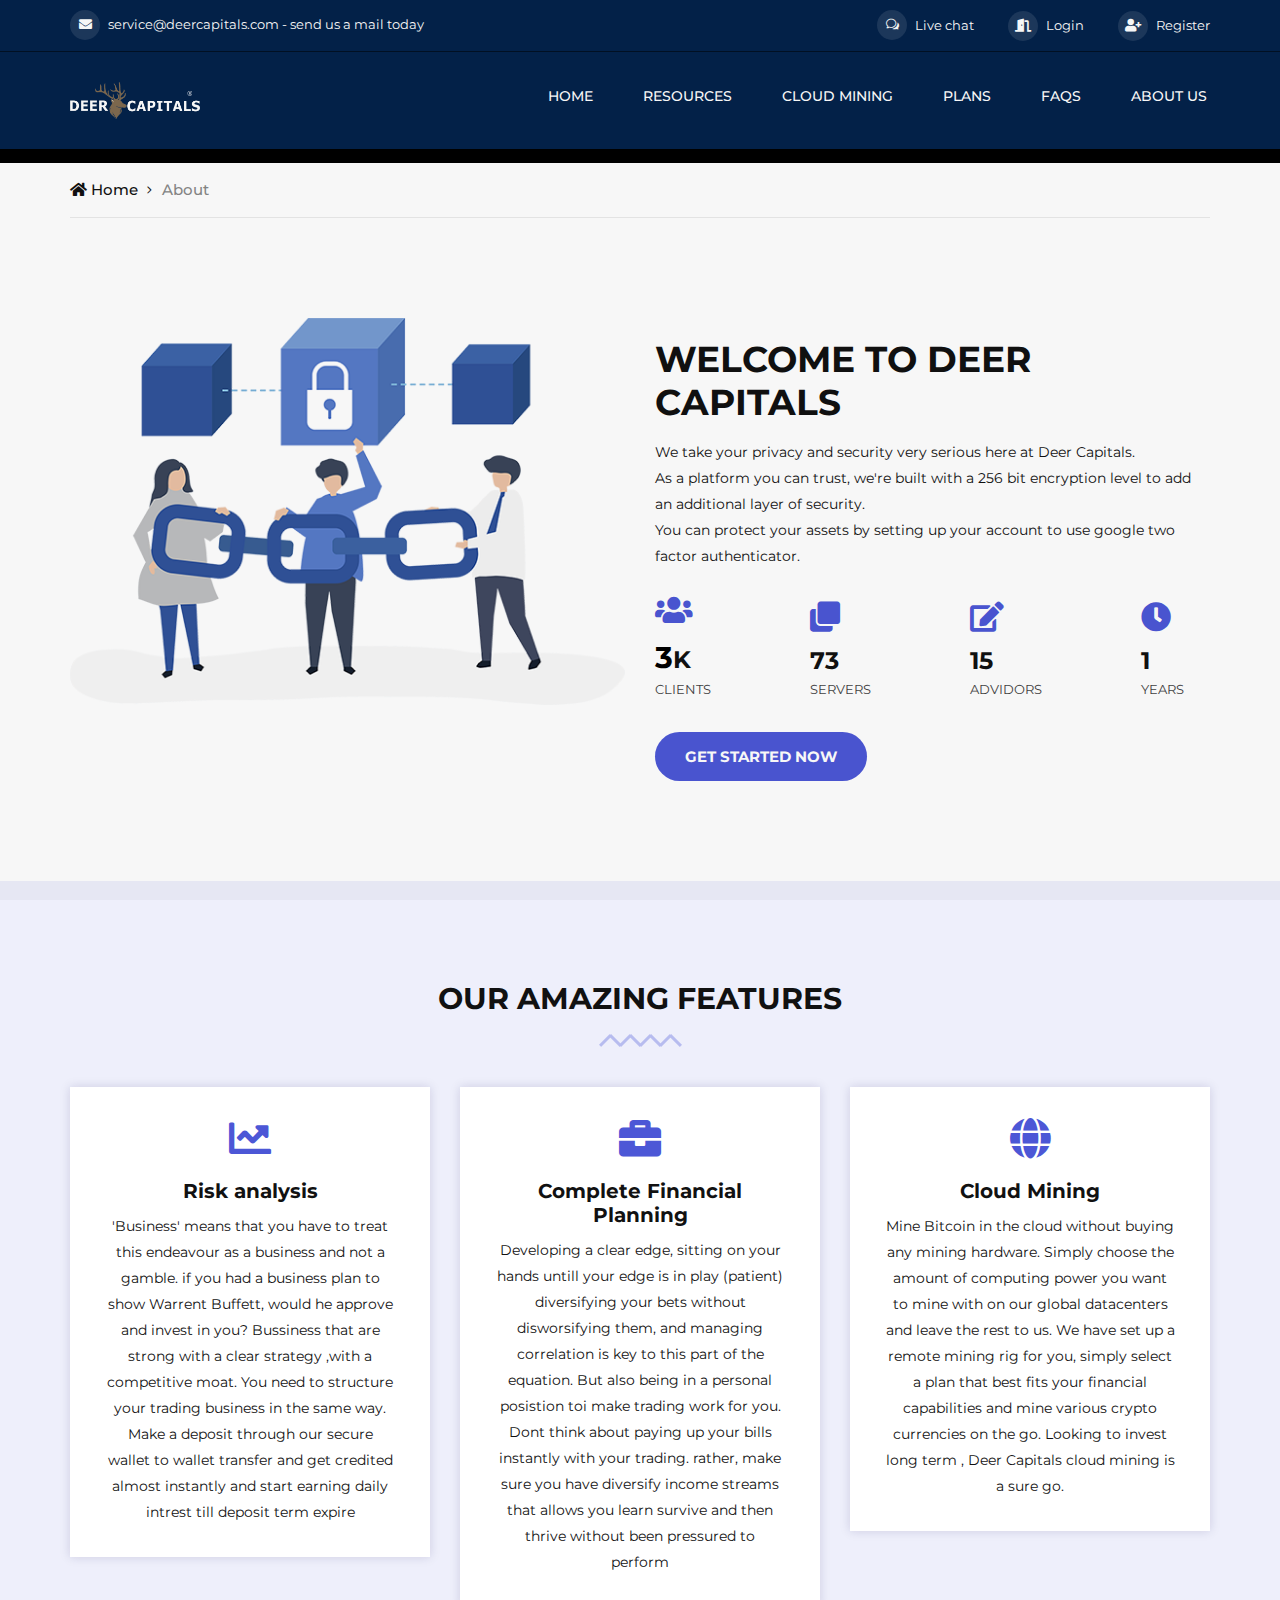
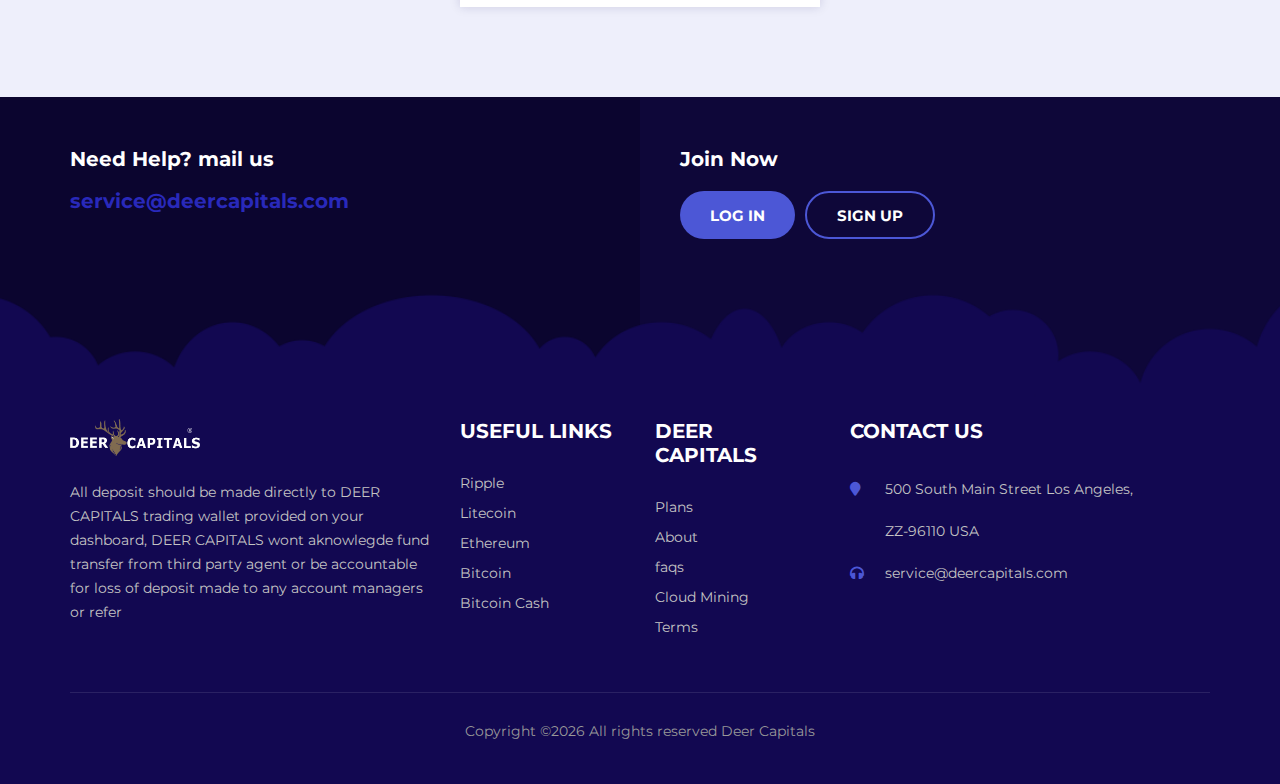
==== about.html @ c43f6eda "Nitro Commit" ====
<!DOCTYPE html>
<html lang="zxx">


<!-- Mirrored from www.deercapitals.com/about by HTTrack Website Copier/3.x [XR&CO'2014], Mon, 24 Jan 2022 13:13:42 GMT -->
<!-- Added by HTTrack --><meta http-equiv="content-type" content="text/html;charset=UTF-8" /><!-- /Added by HTTrack -->
<head>
    <meta charset="UTF-8">
    <meta name="description" content=" Trade Any Of 100 Assets & Stocks. Try Free Demo!">
    <meta name="keywords" content="Trade, stock, forex, assets, asset, invest">
    <meta name="viewport" content="width=device-width, initial-scale=1.0">
    <meta http-equiv="X-UA-Compatible" content="ie=edge">
    <meta name="google-site-verification" content="L73vmfcD3rEHb8zkl9HMB-_fsLN4A1WSVnwGkG3f2OA" />
    <title>4errrrr</title>

    <!-- Google Font -->
    <link href="https://fonts.googleapis.com/css?family=Montserrat:400,500,600,700,800,900&amp;display=swap"
        rel="stylesheet">

        <link rel="icon" type="image/png" href="images/favicon.png">
        <link href="css/all.css" rel="stylesheet" media="all">
        <link href="vendor/mdi-font/css/material-design-iconic-font.min.css" rel="stylesheet" media="all">
        <link href="css/app.css" rel="stylesheet">

    <!-- Css Styles -->
    <link rel="stylesheet" href="css/elegant-icons.css" type="text/css">
    <link rel="stylesheet" href="css/flaticon.css" type="text/css">
    <link rel="stylesheet" href="css/owl.carousel.min.css" type="text/css">
    <link rel="stylesheet" href="css/slicknav.min.css" type="text/css">
    <link rel="stylesheet" href="css/style.css" type="text/css">
</head>

<body>
    <!-- Page Preloder -->
    <div id="preloder">
        <div class="loader"></div>
    </div>
    <!-- Offcanvas Menu Begin -->
<div class="offcanvas__menu__overlay"></div>
<div class="offcanvas__menu__wrapper">
    <div class="canvas__close">
        <span class="fa fa-times-circle-o"></span>
    </div>
    <div class="offcanvas__logo">
        <a href="index.html"><img src="images/logo.png" style="width: 130px;" alt=""></a>
    </div>
    <nav class="offcanvas__menu mobile-menu">
        <ul>
            <li><a href="index.html">Home</a></li>
            <li>Resources
                <ul class="dropdown">
                    <li><a href="resources/bitcoin.html">Bitcoin Trading</a></li>
                    <li><a href="resources/lite.html">Litecoin Trading</a></li>
                    <li><a href="resources/bitcoin_cash.html">Bitcoin Cash Trading</a></li>
                    <li><a href="resources/ethereum.html">Ethereum Trading</a></li>
                    <li><a href="resources/ripple.html">Ripple Trading</a></li>
                </ul>
            </li>
            <li><a href="mining.html">Cloud Mining</a></li>
            <li><a href="plans.html">Plans</a></li>
            <li><a href="faqs.html">FAQS</a></li>
            <li><a href="about.html">about us</a></li>
    </nav>
    <div id="mobile-menu-wrap"></div>
    <div class="offcanvas__auth">
        <ul>
            <li><a href="#" onclick="alert('Click on the chat head located at the bottom left corner of this page')"><span class="icon_chat_alt"></span> Live chat</a></li>
            <li><a href="login.html"><span class="fa fa-door-open"></span> Login</a></li>
            <li><a href="register.html"><span class="fa fa-user-plus"></span> Register</a></li>
        </ul>
    </div>
    <div class="offcanvas__info">
        <ul>
            <li><span class="fa fa-envelope"></span> service@deercapitals.com</li>
        </ul>
    </div>
</div>
<!-- Offcanvas Menu End -->

<!-- Header Section Begin -->
<header class="header-section header-normal">
    <div class="header__info">
        <div class="container">
            <div class="row">
                <div class="col-lg-6 col-md-6">
                    <div class="header__info-left">
                        <ul>
                            <li><span class="fa fa-envelope"></span> service@deercapitals.com - send us a mail today</li>
                        </ul>
                    </div>
                </div>
                <div class="col-lg-6 col-md-6">
                    <div class="header__info-right">
                        <ul>
                            <li><a href="#" onclick="alert('Click on the chat head located at the bottom left corner of this page')"><span class="icon_chat_alt"></span> Live chat</a></li>
                            <li><a href="login.html"><span class="fa fa-door-open"></span> Login</a></li>
                            <li><a href="register.html"><span class="fa fa-user-plus"></span> Register</a></li>
                        </ul>
                    </div>
                </div>
            </div>
        </div>
    </div>
    <div class="container">
        <div class="row">
            <div class="col-lg-3 col-md-3">
                <div class="header__logo">
                    <a href="index.html"><img src="images/logo.png" style="width: 130px;" alt=""></a>
                </div>
            </div>
            <div class="col-lg-9 col-md-9">
                <nav class="header__menu">
                    <ul>
                        <li><a href="index.html">Home</a></li>
                        <li><a href="javascript:void();">Resources</a>
                            <ul class="dropdown">
                                <li><a href="resources/bitcoin.html">Bitcoin Trading</a></li>
                                <li><a href="resources/lite.html">Litecoin Trading</a></li>
                                <li><a href="resources/bitcoin_cash.html">Bitcoin Cash Trading</a></li>
                                <li><a href="resources/ethereum.html">Ethereum Trading</a></li>
                                <li><a href="resources/ripple.html">Ripple Trading</a></li>
                            </ul>
                        </li>
                        <li><a href="mining.html">Cloud Mining</a></li>
                        <li><a href="plans.html">Plans</a></li>
                        <li><a href="faqs.html">FAQS</a></li>
                        <li><a href="about.html">about us</a></li>
                    </ul>
                </nav>
            </div>
        </div>
        <div class="canvas__open">
            <span class="fa fa-bars"></span>
        </div>
    </div>
</header>
<div style="background-color: #000; width:100%; height:auto;">
    <div style="width: 100%; height: auto; padding:5px 20px; margin-top:0px; background-color: rgba(0,0,0,0.5); z-index: 2;"><br>
        <div class="tradingview-widget-container" style="margin-top: -20px;">
            <div class="tradingview-widget-container__widget"></div>
            <script type="text/javascript" src="https://s3.tradingview.com/external-embedding/embed-widget-ticker-tape.js" async>
            {
            "symbols": [
              {
                "proName": "FOREXCOM:SPXUSD",
                "title": "S&P 500"
              },
              {
                "proName": "FOREXCOM:NSXUSD",
                "title": "Nasdaq 100"
              },
              {
                "proName": "FX_IDC:EURUSD",
                "title": "EUR/USD"
              },
              {
                "proName": "BITSTAMP:BTCUSD",
                "title": "BTC/USD"
              },
              {
                "proName": "BITSTAMP:ETHUSD",
                "title": "ETH/USD"
              }
            ],
            "colorTheme": "dark",
            "isTransparent": true,
            "displayMode": "regular",
            "locale": "en"
          }
            </script>
          </div>
    </div>
</div>

    
<div class="breadcrumb-section">
    <div class="container">
        <div class="row">
            <div class="col-lg-12">
                <div class="breadcrumb__option">
                    <a href="index.html"><i class="fa fa-home"></i> Home</a>
                    <span>About</span>
                </div>
            </div>
        </div>
    </div>
</div>
<!-- Breadcrumb End -->

<!-- About Section Begin -->
<section class="about-section spad">
    <div class="container">
        <div class="row">
            <div class="col-lg-6">
                <div class="about__img">
                    <img src="images/about-us.png" alt="">
                </div>
            </div>
            <div class="col-lg-6">
                <div class="about__text">
                    <h2>Welcome to Deer Capitals</h2>
                    <p>We take your privacy and security very serious here at Deer Capitals. <br>
                        As a platform you can trust, we're built with a 256 bit encryption level to add an additional layer of security.<br>
                        You can protect your assets by setting up your account to use google two factor authenticator.</p>
                        <div class="about__achievement">
                            <div class="about__achieve__item">
                                <span class="fa fa-users"></span>
                                <h4><span class="achieve-counter" style="color:#000;">31</span>K</h4>
                                <p>Clients</p>
                            </div>
                            <div class="about__achieve__item">
                                <span class="fa fa-clone"></span>
                                <h4 class="achieve-counter">868</h4>
                                <p>Servers</p>
                            </div>
                            <div class="about__achieve__item">
                                <span class="fa fa-edit"></span>
                                <h4 class="achieve-counter">176</h4>
                                <p>Advidors</p>
                            </div>
                            <div class="about__achieve__item">
                                <span class="fa fa-clock"></span>
                                <h4 class="achieve-counter">8</h4>
                                <p>Years</p>
                            </div>
                        </div>
                        <a href="register.html" class="primary-btn">Get started now</a>
                </div>
            </div>
        </div>
    </div>
</section>

<!-- Feature Section Begin -->
<section class="services-section spad">
    <div class="container">
        <div class="row">
            <div class="col-lg-12">
                <div class="section-title">
                    <h3>Our Amazing Features</h3>
                </div>
            </div>
        </div>
        <div class="row">
            <div class="col-lg-4 col-md-6 col-sm-6">
                <div class="feature__item">
                    <span class="fa fa-chart-line"></span>
                    <h5>Risk analysis</h5>
                    <p>'Business' means that you have to treat this endeavour as a business and not a gamble. if you had a business plan to show Warrent Buffett, would he approve and invest in you? Bussiness that are strong with a clear strategy ,with a competitive moat. You need to structure your trading business in the same way. Make a deposit through our secure wallet to wallet transfer and get credited almost instantly and start earning daily intrest till deposit term expire</p>
                </div>
            </div>
            <div class="col-lg-4 col-md-6 col-sm-6">
                <div class="feature__item">
                    <span class="fa fa-briefcase"></span>
                    <h5>Complete Financial Planning</h5>
                    <p>Developing a clear edge, sitting on your hands untill your edge is in play (patient) diversifying your bets without disworsifying them, and managing correlation is key to this part of the equation. But also being in a personal posistion toi make trading work for you. Dont think about paying up your bills instantly with your trading. rather, make sure you have diversify income streams that allows you learn survive and then thrive without been pressured to perform</p>
                </div>
            </div>
            <div class="col-lg-4 col-md-6 col-sm-6">
                <div class="feature__item">
                    <span class="fa fa-globe"></span>
                    <h5>Cloud Mining</h5>
                    <p>Mine Bitcoin in the cloud without buying any mining hardware. Simply choose the amount of computing power you want to mine with on our global datacenters and leave the rest to us. We have set up a remote mining rig for you, simply select a plan that best fits your financial capabilities and mine various crypto currencies on the go. Looking to invest long term , Deer Capitals cloud mining is a sure go. </p>
                </div>
            </div>
        </div>
    </div>
</section>

<input type="hidden" value="About us - Deer Capitals" id="documentTitle">

    <!-- Footer Section Begin -->
<footer class="footer-section">
    <div class="footer__top">
        <div class="container">
            <div class="row">
                <div class="col-lg-6 col-md-6">
                    <div class="footer__top-call">
                        <h5>Need Help? mail us</h5>
                        <h5 style="color: rgb(41, 41, 187) !important;">service@deercapitals.com</h5>
                    </div>
                </div>
                <div class="col-lg-6 col-md-6">
                    <div class="footer__top-auth">
                        <h5>Join Now </h5>
                        <a href="login.html" class="primary-btn">Log in</a>
                        <a href="register.html" class="primary-btn sign-up">Sign Up</a>
                    </div>
                </div>
            </div>
        </div>
    </div>
    <div class="footer__text set-bg" data-setbg="images/footer-bg.png">
        <div class="container">
            <div class="row">
                <div class="col-lg-4 col-md-6 col-sm-12">
                    <div class="footer__text-about">
                        <div class="footer__logo">
                            <a href="index-2.html"><img src="images/logo.png" style="width: 130px;" alt=""></a>
                        </div>
                        <p class="footer_about_text">All deposit should be made directly to DEER CAPITALS trading wallet provided on your dashboard, DEER CAPITALS wont aknowlegde fund transfer from third party agent or be accountable for loss of deposit made to any account managers or refer</p>

                    </div>
                </div>

                <div class="col-lg-2 col-md-6 col-sm-6">
                    <div class="footer__text-widget">
                        <h5>Useful Links</h5>
                        <ul>
                            <li><a href="resources/ripple.html">Ripple</a></li>
                            <li><a href="resources/lite.html">Litecoin</a></li>
                            <li><a href="resources/ethereum.html">Ethereum</a></li>
                            <li><a href="resources/bitcoin.html">Bitcoin</a></li>
                            <li><a href="resources/bitcoin_cash.html">Bitcoin Cash</a></li>
                        </ul>
                    </div>
                </div>

                <div class="col-lg-2 col-md-6 col-sm-6">
                    <div class="footer__text-widget">
                        <h5>Deer Capitals</h5>
                        <ul>
                            <li><a href="plans.html">Plans</a></li>
                            <li><a href="about.html">About</a></li>
                            <li><a href="faqs.html">faqs</a></li>
                            <li><a href="mining.html">Cloud Mining</a></li>
                            <li><a href="terms.html">Terms</a></li>
                        </ul>
                    </div>
                </div>

                <div class="col-lg-4 col-md-6 col-sm-12">
                    <div class="footer__text-widget">
                        <h5>cONTACT US</h5>
                        <ul class="footer__widget-info">
                            <li><span class="fa fa-map-marker"></span> 500 South Main Street Los Angeles,<br />
                                ZZ-96110 USA</li>
                            <li><span class="fa fa-headphones"></span>service@deercapitals.com</li>
                        </ul>
                    </div>
                </div>
            </div>
            <div class="footer__text-copyright" >
                <p style="color: #999 !important;">Copyright &copy;<script>document.write(new Date().getFullYear());</script> All rights reserved Deer Capitals</a></p>
            </div>
        </div>
    </div>
</footer>
<!-- Footer Section End -->

    <script src="js/jquery-3.2.1.min.js"></script>
    <script src="js/bootstrap.min.js"></script>
    <script src="js/u/jquery.slicknav.js"></script>
    <script src="js/u/owl.carousel.min.js"></script>
    <script src="js/u/main.js"></script>

    <script>
        $(document).ready(function() {

            document.title = $("#documentTitle").val();

            var path = window.location.pathname.split("index.html")[3];
                $(".nav_" + path).addClass("active");
            });

    </script>
    
    <script type="text/javascript">window.$crisp=[];window.CRISP_WEBSITE_ID="7d382633-ff42-46da-9724-32f57d05520a";(function(){d=document;s=d.createElement("script");s.src="https://client.crisp.chat/l.js";s.async=1;d.getElementsByTagName("head")[0].appendChild(s);})();</script>
</body>


<!-- Mirrored from www.deercapitals.com/about by HTTrack Website Copier/3.x [XR&CO'2014], Mon, 24 Jan 2022 13:13:43 GMT -->
</html>
---- vendor/mdi-font/css/material-design-iconic-font.min.css ----
@font-face{font-family:Material-Design-Iconic-Font;src:url(../fonts/Material-Design-Iconic-Fontd1f1.woff2?v=2.2.0) format('woff2'),url(../fonts/Material-Design-Iconic-Fontd1f1.woff?v=2.2.0) format('woff'),url(../fonts/Material-Design-Iconic-Fontd1f1.ttf?v=2.2.0) format('truetype')}.zmdi{display:inline-block;font:normal normal normal 14px/1 'Material-Design-Iconic-Font';font-size:inherit;text-rendering:auto;-webkit-font-smoothing:antialiased;-moz-osx-font-smoothing:grayscale}.zmdi-hc-lg{font-size:1.33333333em;line-height:.75em;vertical-align:-15%}.zmdi-hc-2x{font-size:2em}.zmdi-hc-3x{font-size:3em}.zmdi-hc-4x{font-size:4em}.zmdi-hc-5x{font-size:5em}.zmdi-hc-fw{width:1.28571429em;text-align:center}.zmdi-hc-ul{padding-left:0;margin-left:2.14285714em;list-style-type:none}.zmdi-hc-ul>li{position:relative}.zmdi-hc-li{position:absolute;left:-2.14285714em;width:2.14285714em;top:.14285714em;text-align:center}.zmdi-hc-li.zmdi-hc-lg{left:-1.85714286em}.zmdi-hc-border{padding:.1em .25em;border:solid .1em #9e9e9e;border-radius:2px}.zmdi-hc-border-circle{padding:.1em .25em;border:solid .1em #9e9e9e;border-radius:50%}.zmdi.pull-left{float:left;margin-right:.15em}.zmdi.pull-right{float:right;margin-left:.15em}.zmdi-hc-spin{-webkit-animation:zmdi-spin 1.5s infinite linear;animation:zmdi-spin 1.5s infinite linear}.zmdi-hc-spin-reverse{-webkit-animation:zmdi-spin-reverse 1.5s infinite linear;animation:zmdi-spin-reverse 1.5s infinite linear}@-webkit-keyframes zmdi-spin{0%{-webkit-transform:rotate(0deg);transform:rotate(0deg)}100%{-webkit-transform:rotate(359deg);transform:rotate(359deg)}}@keyframes zmdi-spin{0%{-webkit-transform:rotate(0deg);transform:rotate(0deg)}100%{-webkit-transform:rotate(359deg);transform:rotate(359deg)}}@-webkit-keyframes zmdi-spin-reverse{0%{-webkit-transform:rotate(0deg);transform:rotate(0deg)}100%{-webkit-transform:rotate(-359deg);transform:rotate(-359deg)}}@keyframes zmdi-spin-reverse{0%{-webkit-transform:rotate(0deg);transform:rotate(0deg)}100%{-webkit-transform:rotate(-359deg);transform:rotate(-359deg)}}.zmdi-hc-rotate-90{-webkit-transform:rotate(90deg);-ms-transform:rotate(90deg);transform:rotate(90deg)}.zmdi-hc-rotate-180{-webkit-transform:rotate(180deg);-ms-transform:rotate(180deg);transform:rotate(180deg)}.zmdi-hc-rotate-270{-webkit-transform:rotate(270deg);-ms-transform:rotate(270deg);transform:rotate(270deg)}.zmdi-hc-flip-horizontal{-webkit-transform:scale(-1,1);-ms-transform:scale(-1,1);transform:scale(-1,1)}.zmdi-hc-flip-vertical{-webkit-transform:scale(1,-1);-ms-transform:scale(1,-1);transform:scale(1,-1)}.zmdi-hc-stack{position:relative;display:inline-block;width:2em;height:2em;line-height:2em;vertical-align:middle}.zmdi-hc-stack-1x,.zmdi-hc-stack-2x{position:absolute;left:0;width:100%;text-align:center}.zmdi-hc-stack-1x{line-height:inherit}.zmdi-hc-stack-2x{font-size:2em}.zmdi-hc-inverse{color:#fff}.zmdi-3d-rotation:before{content:'\f101'}.zmdi-airplane-off:before{content:'\f102'}.zmdi-airplane:before{content:'\f103'}.zmdi-album:before{content:'\f104'}.zmdi-archive:before{content:'\f105'}.zmdi-assignment-account:before{content:'\f106'}.zmdi-assignment-alert:before{content:'\f107'}.zmdi-assignment-check:before{content:'\f108'}.zmdi-assignment-o:before{content:'\f109'}.zmdi-assignment-return:before{content:'\f10a'}.zmdi-assignment-returned:before{content:'\f10b'}.zmdi-assignment:before{content:'\f10c'}.zmdi-attachment-alt:before{content:'\f10d'}.zmdi-attachment:before{content:'\f10e'}.zmdi-audio:before{content:'\f10f'}.zmdi-badge-check:before{content:'\f110'}.zmdi-balance-wallet:before{content:'\f111'}.zmdi-balance:before{content:'\f112'}.zmdi-battery-alert:before{content:'\f113'}.zmdi-battery-flash:before{content:'\f114'}.zmdi-battery-unknown:before{content:'\f115'}.zmdi-battery:before{content:'\f116'}.zmdi-bike:before{content:'\f117'}.zmdi-block-alt:before{content:'\f118'}.zmdi-block:before{content:'\f119'}.zmdi-boat:before{content:'\f11a'}.zmdi-book-image:before{content:'\f11b'}.zmdi-book:before{content:'\f11c'}.zmdi-bookmark-outline:before{content:'\f11d'}.zmdi-bookmark:before{content:'\f11e'}.zmdi-brush:before{content:'\f11f'}.zmdi-bug:before{content:'\f120'}.zmdi-bus:before{content:'\f121'}.zmdi-cake:before{content:'\f122'}.zmdi-car-taxi:before{content:'\f123'}.zmdi-car-wash:before{content:'\f124'}.zmdi-car:before{content:'\f125'}.zmdi-card-giftcard:before{content:'\f126'}.zmdi-card-membership:before{content:'\f127'}.zmdi-card-travel:before{content:'\f128'}.zmdi-card:before{content:'\f129'}.zmdi-case-check:before{content:'\f12a'}.zmdi-case-download:before{content:'\f12b'}.zmdi-case-play:before{content:'\f12c'}.zmdi-case:before{content:'\f12d'}.zmdi-cast-connected:before{content:'\f12e'}.zmdi-cast:before{content:'\f12f'}.zmdi-chart-donut:before{content:'\f130'}.zmdi-chart:before{content:'\f131'}.zmdi-city-alt:before{content:'\f132'}.zmdi-city:before{content:'\f133'}.zmdi-close-circle-o:before{content:'\f134'}.zmdi-close-circle:before{content:'\f135'}.zmdi-close:before{content:'\f136'}.zmdi-cocktail:before{content:'\f137'}.zmdi-code-setting:before{content:'\f138'}.zmdi-code-smartphone:before{content:'\f139'}.zmdi-code:before{content:'\f13a'}.zmdi-coffee:before{content:'\f13b'}.zmdi-collection-bookmark:before{content:'\f13c'}.zmdi-collection-case-play:before{content:'\f13d'}.zmdi-collection-folder-image:before{content:'\f13e'}.zmdi-collection-image-o:before{content:'\f13f'}.zmdi-collection-image:before{content:'\f140'}.zmdi-collection-item-1:before{content:'\f141'}.zmdi-collection-item-2:before{content:'\f142'}.zmdi-collection-item-3:before{content:'\f143'}.zmdi-collection-item-4:before{content:'\f144'}.zmdi-collection-item-5:before{content:'\f145'}.zmdi-collection-item-6:before{content:'\f146'}.zmdi-collection-item-7:before{content:'\f147'}.zmdi-collection-item-8:before{content:'\f148'}.zmdi-collection-item-9-plus:before{content:'\f149'}.zmdi-collection-item-9:before{content:'\f14a'}.zmdi-collection-item:before{content:'\f14b'}.zmdi-collection-music:before{content:'\f14c'}.zmdi-collection-pdf:before{content:'\f14d'}.zmdi-collection-plus:before{content:'\f14e'}.zmdi-collection-speaker:before{content:'\f14f'}.zmdi-collection-text:before{content:'\f150'}.zmdi-collection-video:before{content:'\f151'}.zmdi-compass:before{content:'\f152'}.zmdi-cutlery:before{content:'\f153'}.zmdi-delete:before{content:'\f154'}.zmdi-dialpad:before{content:'\f155'}.zmdi-dns:before{content:'\f156'}.zmdi-drink:before{content:'\f157'}.zmdi-edit:before{content:'\f158'}.zmdi-email-open:before{content:'\f159'}.zmdi-email:before{content:'\f15a'}.zmdi-eye-off:before{content:'\f15b'}.zmdi-eye:before{content:'\f15c'}.zmdi-eyedropper:before{content:'\f15d'}.zmdi-favorite-outline:before{content:'\f15e'}.zmdi-favorite:before{content:'\f15f'}.zmdi-filter-list:before{content:'\f160'}.zmdi-fire:before{content:'\f161'}.zmdi-flag:before{content:'\f162'}.zmdi-flare:before{content:'\f163'}.zmdi-flash-auto:before{content:'\f164'}.zmdi-flash-off:before{content:'\f165'}.zmdi-flash:before{content:'\f166'}.zmdi-flip:before{content:'\f167'}.zmdi-flower-alt:before{content:'\f168'}.zmdi-flower:before{content:'\f169'}.zmdi-font:before{content:'\f16a'}.zmdi-fullscreen-alt:before{content:'\f16b'}.zmdi-fullscreen-exit:before{content:'\f16c'}.zmdi-fullscreen:before{content:'\f16d'}.zmdi-functions:before{content:'\f16e'}.zmdi-gas-station:before{content:'\f16f'}.zmdi-gesture:before{content:'\f170'}.zmdi-globe-alt:before{content:'\f171'}.zmdi-globe-lock:before{content:'\f172'}.zmdi-globe:before{content:'\f173'}.zmdi-graduation-cap:before{content:'\f174'}.zmdi-home:before{content:'\f175'}.zmdi-hospital-alt:before{content:'\f176'}.zmdi-hospital:before{content:'\f177'}.zmdi-hotel:before{content:'\f178'}.zmdi-hourglass-alt:before{content:'\f179'}.zmdi-hourglass-outline:before{content:'\f17a'}.zmdi-hourglass:before{content:'\f17b'}.zmdi-http:before{content:'\f17c'}.zmdi-image-alt:before{content:'\f17d'}.zmdi-image-o:before{content:'\f17e'}.zmdi-image:before{content:'\f17f'}.zmdi-inbox:before{content:'\f180'}.zmdi-invert-colors-off:before{content:'\f181'}.zmdi-invert-colors:before{content:'\f182'}.zmdi-key:before{content:'\f183'}.zmdi-label-alt-outline:before{content:'\f184'}.zmdi-label-alt:before{content:'\f185'}.zmdi-label-heart:before{content:'\f186'}.zmdi-label:before{content:'\f187'}.zmdi-labels:before{content:'\f188'}.zmdi-lamp:before{content:'\f189'}.zmdi-landscape:before{content:'\f18a'}.zmdi-layers-off:before{content:'\f18b'}.zmdi-layers:before{content:'\f18c'}.zmdi-library:before{content:'\f18d'}.zmdi-link:before{content:'\f18e'}.zmdi-lock-open:before{content:'\f18f'}.zmdi-lock-outline:before{content:'\f190'}.zmdi-lock:before{content:'\f191'}.zmdi-mail-reply-all:before{content:'\f192'}.zmdi-mail-reply:before{content:'\f193'}.zmdi-mail-send:before{content:'\f194'}.zmdi-mall:before{content:'\f195'}.zmdi-map:before{content:'\f196'}.zmdi-menu:before{content:'\f197'}.zmdi-money-box:before{content:'\f198'}.zmdi-money-off:before{content:'\f199'}.zmdi-money:before{content:'\f19a'}.zmdi-more-vert:before{content:'\f19b'}.zmdi-more:before{content:'\f19c'}.zmdi-movie-alt:before{content:'\f19d'}.zmdi-movie:before{content:'\f19e'}.zmdi-nature-people:before{content:'\f19f'}.zmdi-nature:before{content:'\f1a0'}.zmdi-navigation:before{content:'\f1a1'}.zmdi-open-in-browser:before{content:'\f1a2'}.zmdi-open-in-new:before{content:'\f1a3'}.zmdi-palette:before{content:'\f1a4'}.zmdi-parking:before{content:'\f1a5'}.zmdi-pin-account:before{content:'\f1a6'}.zmdi-pin-assistant:before{content:'\f1a7'}.zmdi-pin-drop:before{content:'\f1a8'}.zmdi-pin-help:before{content:'\f1a9'}.zmdi-pin-off:before{content:'\f1aa'}.zmdi-pin:before{content:'\f1ab'}.zmdi-pizza:before{content:'\f1ac'}.zmdi-plaster:before{content:'\f1ad'}.zmdi-power-setting:before{content:'\f1ae'}.zmdi-power:before{content:'\f1af'}.zmdi-print:before{content:'\f1b0'}.zmdi-puzzle-piece:before{content:'\f1b1'}.zmdi-quote:before{content:'\f1b2'}.zmdi-railway:before{content:'\f1b3'}.zmdi-receipt:before{content:'\f1b4'}.zmdi-refresh-alt:before{content:'\f1b5'}.zmdi-refresh-sync-alert:before{content:'\f1b6'}.zmdi-refresh-sync-off:before{content:'\f1b7'}.zmdi-refresh-sync:before{content:'\f1b8'}.zmdi-refresh:before{content:'\f1b9'}.zmdi-roller:before{content:'\f1ba'}.zmdi-ruler:before{content:'\f1bb'}.zmdi-scissors:before{content:'\f1bc'}.zmdi-screen-rotation-lock:before{content:'\f1bd'}.zmdi-screen-rotation:before{content:'\f1be'}.zmdi-search-for:before{content:'\f1bf'}.zmdi-search-in-file:before{content:'\f1c0'}.zmdi-search-in-page:before{content:'\f1c1'}.zmdi-search-replace:before{content:'\f1c2'}.zmdi-search:before{content:'\f1c3'}.zmdi-seat:before{content:'\f1c4'}.zmdi-settings-square:before{content:'\f1c5'}.zmdi-settings:before{content:'\f1c6'}.zmdi-shield-check:before{content:'\f1c7'}.zmdi-shield-security:before{content:'\f1c8'}.zmdi-shopping-basket:before{content:'\f1c9'}.zmdi-shopping-cart-plus:before{content:'\f1ca'}.zmdi-shopping-cart:before{content:'\f1cb'}.zmdi-sign-in:before{content:'\f1cc'}.zmdi-sort-amount-asc:before{content:'\f1cd'}.zmdi-sort-amount-desc:before{content:'\f1ce'}.zmdi-sort-asc:before{content:'\f1cf'}.zmdi-sort-desc:before{content:'\f1d0'}.zmdi-spellcheck:before{content:'\f1d1'}.zmdi-storage:before{content:'\f1d2'}.zmdi-store-24:before{content:'\f1d3'}.zmdi-store:before{content:'\f1d4'}.zmdi-subway:before{content:'\f1d5'}.zmdi-sun:before{content:'\f1d6'}.zmdi-tab-unselected:before{content:'\f1d7'}.zmdi-tab:before{content:'\f1d8'}.zmdi-tag-close:before{content:'\f1d9'}.zmdi-tag-more:before{content:'\f1da'}.zmdi-tag:before{content:'\f1db'}.zmdi-thumb-down:before{content:'\f1dc'}.zmdi-thumb-up-down:before{content:'\f1dd'}.zmdi-thumb-up:before{content:'\f1de'}.zmdi-ticket-star:before{content:'\f1df'}.zmdi-toll:before{content:'\f1e0'}.zmdi-toys:before{content:'\f1e1'}.zmdi-traffic:before{content:'\f1e2'}.zmdi-translate:before{content:'\f1e3'}.zmdi-triangle-down:before{content:'\f1e4'}.zmdi-triangle-up:before{content:'\f1e5'}.zmdi-truck:before{content:'\f1e6'}.zmdi-turning-sign:before{content:'\f1e7'}.zmdi-wallpaper:before{content:'\f1e8'}.zmdi-washing-machine:before{content:'\f1e9'}.zmdi-window-maximize:before{content:'\f1ea'}.zmdi-window-minimize:before{content:'\f1eb'}.zmdi-window-restore:before{content:'\f1ec'}.zmdi-wrench:before{content:'\f1ed'}.zmdi-zoom-in:before{content:'\f1ee'}.zmdi-zoom-out:before{content:'\f1ef'}.zmdi-alert-circle-o:before{content:'\f1f0'}.zmdi-alert-circle:before{content:'\f1f1'}.zmdi-alert-octagon:before{content:'\f1f2'}.zmdi-alert-polygon:before{content:'\f1f3'}.zmdi-alert-triangle:before{content:'\f1f4'}.zmdi-help-outline:before{content:'\f1f5'}.zmdi-help:before{content:'\f1f6'}.zmdi-info-outline:before{content:'\f1f7'}.zmdi-info:before{content:'\f1f8'}.zmdi-notifications-active:before{content:'\f1f9'}.zmdi-notifications-add:before{content:'\f1fa'}.zmdi-notifications-none:before{content:'\f1fb'}.zmdi-notifications-off:before{content:'\f1fc'}.zmdi-notifications-paused:before{content:'\f1fd'}.zmdi-notifications:before{content:'\f1fe'}.zmdi-account-add:before{content:'\f1ff'}.zmdi-account-box-mail:before{content:'\f200'}.zmdi-account-box-o:before{content:'\f201'}.zmdi-account-box-phone:before{content:'\f202'}.zmdi-account-box:before{content:'\f203'}.zmdi-account-calendar:before{content:'\f204'}.zmdi-account-circle:before{content:'\f205'}.zmdi-account-o:before{content:'\f206'}.zmdi-account:before{content:'\f207'}.zmdi-accounts-add:before{content:'\f208'}.zmdi-accounts-alt:before{content:'\f209'}.zmdi-accounts-list-alt:before{content:'\f20a'}.zmdi-accounts-list:before{content:'\f20b'}.zmdi-accounts-outline:before{content:'\f20c'}.zmdi-accounts:before{content:'\f20d'}.zmdi-face:before{content:'\f20e'}.zmdi-female:before{content:'\f20f'}.zmdi-male-alt:before{content:'\f210'}.zmdi-male-female:before{content:'\f211'}.zmdi-male:before{content:'\f212'}.zmdi-mood-bad:before{content:'\f213'}.zmdi-mood:before{content:'\f214'}.zmdi-run:before{content:'\f215'}.zmdi-walk:before{content:'\f216'}.zmdi-cloud-box:before{content:'\f217'}.zmdi-cloud-circle:before{content:'\f218'}.zmdi-cloud-done:before{content:'\f219'}.zmdi-cloud-download:before{content:'\f21a'}.zmdi-cloud-off:before{content:'\f21b'}.zmdi-cloud-outline-alt:before{content:'\f21c'}.zmdi-cloud-outline:before{content:'\f21d'}.zmdi-cloud-upload:before{content:'\f21e'}.zmdi-cloud:before{content:'\f21f'}.zmdi-download:before{content:'\f220'}.zmdi-file-plus:before{content:'\f221'}.zmdi-file-text:before{content:'\f222'}.zmdi-file:before{content:'\f223'}.zmdi-folder-outline:before{content:'\f224'}.zmdi-folder-person:before{content:'\f225'}.zmdi-folder-star-alt:before{content:'\f226'}.zmdi-folder-star:before{content:'\f227'}.zmdi-folder:before{content:'\f228'}.zmdi-gif:before{content:'\f229'}.zmdi-upload:before{content:'\f22a'}.zmdi-border-all:before{content:'\f22b'}.zmdi-border-bottom:before{content:'\f22c'}.zmdi-border-clear:before{content:'\f22d'}.zmdi-border-color:before{content:'\f22e'}.zmdi-border-horizontal:before{content:'\f22f'}.zmdi-border-inner:before{content:'\f230'}.zmdi-border-left:before{content:'\f231'}.zmdi-border-outer:before{content:'\f232'}.zmdi-border-right:before{content:'\f233'}.zmdi-border-style:before{content:'\f234'}.zmdi-border-top:before{content:'\f235'}.zmdi-border-vertical:before{content:'\f236'}.zmdi-copy:before{content:'\f237'}.zmdi-crop:before{content:'\f238'}.zmdi-format-align-center:before{content:'\f239'}.zmdi-format-align-justify:before{content:'\f23a'}.zmdi-format-align-left:before{content:'\f23b'}.zmdi-format-align-right:before{content:'\f23c'}.zmdi-format-bold:before{content:'\f23d'}.zmdi-format-clear-all:before{content:'\f23e'}.zmdi-format-clear:before{content:'\f23f'}.zmdi-format-color-fill:before{content:'\f240'}.zmdi-format-color-reset:before{content:'\f241'}.zmdi-format-color-text:before{content:'\f242'}.zmdi-format-indent-decrease:before{content:'\f243'}.zmdi-format-indent-increase:before{content:'\f244'}.zmdi-format-italic:before{content:'\f245'}.zmdi-format-line-spacing:before{content:'\f246'}.zmdi-format-list-bulleted:before{content:'\f247'}.zmdi-format-list-numbered:before{content:'\f248'}.zmdi-format-ltr:before{content:'\f249'}.zmdi-format-rtl:before{content:'\f24a'}.zmdi-format-size:before{content:'\f24b'}.zmdi-format-strikethrough-s:before{content:'\f24c'}.zmdi-format-strikethrough:before{content:'\f24d'}.zmdi-format-subject:before{content:'\f24e'}.zmdi-format-underlined:before{content:'\f24f'}.zmdi-format-valign-bottom:before{content:'\f250'}.zmdi-format-valign-center:before{content:'\f251'}.zmdi-format-valign-top:before{content:'\f252'}.zmdi-redo:before{content:'\f253'}.zmdi-select-all:before{content:'\f254'}.zmdi-space-bar:before{content:'\f255'}.zmdi-text-format:before{content:'\f256'}.zmdi-transform:before{content:'\f257'}.zmdi-undo:before{content:'\f258'}.zmdi-wrap-text:before{content:'\f259'}.zmdi-comment-alert:before{content:'\f25a'}.zmdi-comment-alt-text:before{content:'\f25b'}.zmdi-comment-alt:before{content:'\f25c'}.zmdi-comment-edit:before{content:'\f25d'}.zmdi-comment-image:before{content:'\f25e'}.zmdi-comment-list:before{content:'\f25f'}.zmdi-comment-more:before{content:'\f260'}.zmdi-comment-outline:before{content:'\f261'}.zmdi-comment-text-alt:before{content:'\f262'}.zmdi-comment-text:before{content:'\f263'}.zmdi-comment-video:before{content:'\f264'}.zmdi-comment:before{content:'\f265'}.zmdi-comments:before{content:'\f266'}.zmdi-check-all:before{content:'\f267'}.zmdi-check-circle-u:before{content:'\f268'}.zmdi-check-circle:before{content:'\f269'}.zmdi-check-square:before{content:'\f26a'}.zmdi-check:before{content:'\f26b'}.zmdi-circle-o:before{content:'\f26c'}.zmdi-circle:before{content:'\f26d'}.zmdi-dot-circle-alt:before{content:'\f26e'}.zmdi-dot-circle:before{content:'\f26f'}.zmdi-minus-circle-outline:before{content:'\f270'}.zmdi-minus-circle:before{content:'\f271'}.zmdi-minus-square:before{content:'\f272'}.zmdi-minus:before{content:'\f273'}.zmdi-plus-circle-o-duplicate:before{content:'\f274'}.zmdi-plus-circle-o:before{content:'\f275'}.zmdi-plus-circle:before{content:'\f276'}.zmdi-plus-square:before{content:'\f277'}.zmdi-plus:before{content:'\f278'}.zmdi-square-o:before{content:'\f279'}.zmdi-star-circle:before{content:'\f27a'}.zmdi-star-half:before{content:'\f27b'}.zmdi-star-outline:before{content:'\f27c'}.zmdi-star:before{content:'\f27d'}.zmdi-bluetooth-connected:before{content:'\f27e'}.zmdi-bluetooth-off:before{content:'\f27f'}.zmdi-bluetooth-search:before{content:'\f280'}.zmdi-bluetooth-setting:before{content:'\f281'}.zmdi-bluetooth:before{content:'\f282'}.zmdi-camera-add:before{content:'\f283'}.zmdi-camera-alt:before{content:'\f284'}.zmdi-camera-bw:before{content:'\f285'}.zmdi-camera-front:before{content:'\f286'}.zmdi-camera-mic:before{content:'\f287'}.zmdi-camera-party-mode:before{content:'\f288'}.zmdi-camera-rear:before{content:'\f289'}.zmdi-camera-roll:before{content:'\f28a'}.zmdi-camera-switch:before{content:'\f28b'}.zmdi-camera:before{content:'\f28c'}.zmdi-card-alert:before{content:'\f28d'}.zmdi-card-off:before{content:'\f28e'}.zmdi-card-sd:before{content:'\f28f'}.zmdi-card-sim:before{content:'\f290'}.zmdi-desktop-mac:before{content:'\f291'}.zmdi-desktop-windows:before{content:'\f292'}.zmdi-device-hub:before{content:'\f293'}.zmdi-devices-off:before{content:'\f294'}.zmdi-devices:before{content:'\f295'}.zmdi-dock:before{content:'\f296'}.zmdi-floppy:before{content:'\f297'}.zmdi-gamepad:before{content:'\f298'}.zmdi-gps-dot:before{content:'\f299'}.zmdi-gps-off:before{content:'\f29a'}.zmdi-gps:before{content:'\f29b'}.zmdi-headset-mic:before{content:'\f29c'}.zmdi-headset:before{content:'\f29d'}.zmdi-input-antenna:before{content:'\f29e'}.zmdi-input-composite:before{content:'\f29f'}.zmdi-input-hdmi:before{content:'\f2a0'}.zmdi-input-power:before{content:'\f2a1'}.zmdi-input-svideo:before{content:'\f2a2'}.zmdi-keyboard-hide:before{content:'\f2a3'}.zmdi-keyboard:before{content:'\f2a4'}.zmdi-laptop-chromebook:before{content:'\f2a5'}.zmdi-laptop-mac:before{content:'\f2a6'}.zmdi-laptop:before{content:'\f2a7'}.zmdi-mic-off:before{content:'\f2a8'}.zmdi-mic-outline:before{content:'\f2a9'}.zmdi-mic-setting:before{content:'\f2aa'}.zmdi-mic:before{content:'\f2ab'}.zmdi-mouse:before{content:'\f2ac'}.zmdi-network-alert:before{content:'\f2ad'}.zmdi-network-locked:before{content:'\f2ae'}.zmdi-network-off:before{content:'\f2af'}.zmdi-network-outline:before{content:'\f2b0'}.zmdi-network-setting:before{content:'\f2b1'}.zmdi-network:before{content:'\f2b2'}.zmdi-phone-bluetooth:before{content:'\f2b3'}.zmdi-phone-end:before{content:'\f2b4'}.zmdi-phone-forwarded:before{content:'\f2b5'}.zmdi-phone-in-talk:before{content:'\f2b6'}.zmdi-phone-locked:before{content:'\f2b7'}.zmdi-phone-missed:before{content:'\f2b8'}.zmdi-phone-msg:before{content:'\f2b9'}.zmdi-phone-paused:before{content:'\f2ba'}.zmdi-phone-ring:before{content:'\f2bb'}.zmdi-phone-setting:before{content:'\f2bc'}.zmdi-phone-sip:before{content:'\f2bd'}.zmdi-phone:before{content:'\f2be'}.zmdi-portable-wifi-changes:before{content:'\f2bf'}.zmdi-portable-wifi-off:before{content:'\f2c0'}.zmdi-portable-wifi:before{content:'\f2c1'}.zmdi-radio:before{content:'\f2c2'}.zmdi-reader:before{content:'\f2c3'}.zmdi-remote-control-alt:before{content:'\f2c4'}.zmdi-remote-control:before{content:'\f2c5'}.zmdi-router:before{content:'\f2c6'}.zmdi-scanner:before{content:'\f2c7'}.zmdi-smartphone-android:before{content:'\f2c8'}.zmdi-smartphone-download:before{content:'\f2c9'}.zmdi-smartphone-erase:before{content:'\f2ca'}.zmdi-smartphone-info:before{content:'\f2cb'}.zmdi-smartphone-iphone:before{content:'\f2cc'}.zmdi-smartphone-landscape-lock:before{content:'\f2cd'}.zmdi-smartphone-landscape:before{content:'\f2ce'}.zmdi-smartphone-lock:before{content:'\f2cf'}.zmdi-smartphone-portrait-lock:before{content:'\f2d0'}.zmdi-smartphone-ring:before{content:'\f2d1'}.zmdi-smartphone-setting:before{content:'\f2d2'}.zmdi-smartphone-setup:before{content:'\f2d3'}.zmdi-smartphone:before{content:'\f2d4'}.zmdi-speaker:before{content:'\f2d5'}.zmdi-tablet-android:before{content:'\f2d6'}.zmdi-tablet-mac:before{content:'\f2d7'}.zmdi-tablet:before{content:'\f2d8'}.zmdi-tv-alt-play:before{content:'\f2d9'}.zmdi-tv-list:before{content:'\f2da'}.zmdi-tv-play:before{content:'\f2db'}.zmdi-tv:before{content:'\f2dc'}.zmdi-usb:before{content:'\f2dd'}.zmdi-videocam-off:before{content:'\f2de'}.zmdi-videocam-switch:before{content:'\f2df'}.zmdi-videocam:before{content:'\f2e0'}.zmdi-watch:before{content:'\f2e1'}.zmdi-wifi-alt-2:before{content:'\f2e2'}.zmdi-wifi-alt:before{content:'\f2e3'}.zmdi-wifi-info:before{content:'\f2e4'}.zmdi-wifi-lock:before{content:'\f2e5'}.zmdi-wifi-off:before{content:'\f2e6'}.zmdi-wifi-outline:before{content:'\f2e7'}.zmdi-wifi:before{content:'\f2e8'}.zmdi-arrow-left-bottom:before{content:'\f2e9'}.zmdi-arrow-left:before{content:'\f2ea'}.zmdi-arrow-merge:before{content:'\f2eb'}.zmdi-arrow-missed:before{content:'\f2ec'}.zmdi-arrow-right-top:before{content:'\f2ed'}.zmdi-arrow-right:before{content:'\f2ee'}.zmdi-arrow-split:before{content:'\f2ef'}.zmdi-arrows:before{content:'\f2f0'}.zmdi-caret-down-circle:before{content:'\f2f1'}.zmdi-caret-down:before{content:'\f2f2'}.zmdi-caret-left-circle:before{content:'\f2f3'}.zmdi-caret-left:before{content:'\f2f4'}.zmdi-caret-right-circle:before{content:'\f2f5'}.zmdi-caret-right:before{content:'\f2f6'}.zmdi-caret-up-circle:before{content:'\f2f7'}.zmdi-caret-up:before{content:'\f2f8'}.zmdi-chevron-down:before{content:'\f2f9'}.zmdi-chevron-left:before{content:'\f2fa'}.zmdi-chevron-right:before{content:'\f2fb'}.zmdi-chevron-up:before{content:'\f2fc'}.zmdi-forward:before{content:'\f2fd'}.zmdi-long-arrow-down:before{content:'\f2fe'}.zmdi-long-arrow-left:before{content:'\f2ff'}.zmdi-long-arrow-return:before{content:'\f300'}.zmdi-long-arrow-right:before{content:'\f301'}.zmdi-long-arrow-tab:before{content:'\f302'}.zmdi-long-arrow-up:before{content:'\f303'}.zmdi-rotate-ccw:before{content:'\f304'}.zmdi-rotate-cw:before{content:'\f305'}.zmdi-rotate-left:before{content:'\f306'}.zmdi-rotate-right:before{content:'\f307'}.zmdi-square-down:before{content:'\f308'}.zmdi-square-right:before{content:'\f309'}.zmdi-swap-alt:before{content:'\f30a'}.zmdi-swap-vertical-circle:before{content:'\f30b'}.zmdi-swap-vertical:before{content:'\f30c'}.zmdi-swap:before{content:'\f30d'}.zmdi-trending-down:before{content:'\f30e'}.zmdi-trending-flat:before{content:'\f30f'}.zmdi-trending-up:before{content:'\f310'}.zmdi-unfold-less:before{content:'\f311'}.zmdi-unfold-more:before{content:'\f312'}.zmdi-apps:before{content:'\f313'}.zmdi-grid-off:before{content:'\f314'}.zmdi-grid:before{content:'\f315'}.zmdi-view-agenda:before{content:'\f316'}.zmdi-view-array:before{content:'\f317'}.zmdi-view-carousel:before{content:'\f318'}.zmdi-view-column:before{content:'\f319'}.zmdi-view-comfy:before{content:'\f31a'}.zmdi-view-compact:before{content:'\f31b'}.zmdi-view-dashboard:before{content:'\f31c'}.zmdi-view-day:before{content:'\f31d'}.zmdi-view-headline:before{content:'\f31e'}.zmdi-view-list-alt:before{content:'\f31f'}.zmdi-view-list:before{content:'\f320'}.zmdi-view-module:before{content:'\f321'}.zmdi-view-quilt:before{content:'\f322'}.zmdi-view-stream:before{content:'\f323'}.zmdi-view-subtitles:before{content:'\f324'}.zmdi-view-toc:before{content:'\f325'}.zmdi-view-web:before{content:'\f326'}.zmdi-view-week:before{content:'\f327'}.zmdi-widgets:before{content:'\f328'}.zmdi-alarm-check:before{content:'\f329'}.zmdi-alarm-off:before{content:'\f32a'}.zmdi-alarm-plus:before{content:'\f32b'}.zmdi-alarm-snooze:before{content:'\f32c'}.zmdi-alarm:before{content:'\f32d'}.zmdi-calendar-alt:before{content:'\f32e'}.zmdi-calendar-check:before{content:'\f32f'}.zmdi-calendar-close:before{content:'\f330'}.zmdi-calendar-note:before{content:'\f331'}.zmdi-calendar:before{content:'\f332'}.zmdi-time-countdown:before{content:'\f333'}.zmdi-time-interval:before{content:'\f334'}.zmdi-time-restore-setting:before{content:'\f335'}.zmdi-time-restore:before{content:'\f336'}.zmdi-time:before{content:'\f337'}.zmdi-timer-off:before{content:'\f338'}.zmdi-timer:before{content:'\f339'}.zmdi-android-alt:before{content:'\f33a'}.zmdi-android:before{content:'\f33b'}.zmdi-apple:before{content:'\f33c'}.zmdi-behance:before{content:'\f33d'}.zmdi-codepen:before{content:'\f33e'}.zmdi-dribbble:before{content:'\f33f'}.zmdi-dropbox:before{content:'\f340'}.zmdi-evernote:before{content:'\f341'}.zmdi-facebook-box:before{content:'\f342'}.zmdi-facebook:before{content:'\f343'}.zmdi-github-box:before{content:'\f344'}.zmdi-github:before{content:'\f345'}.zmdi-google-drive:before{content:'\f346'}.zmdi-google-earth:before{content:'\f347'}.zmdi-google-glass:before{content:'\f348'}.zmdi-google-maps:before{content:'\f349'}.zmdi-google-pages:before{content:'\f34a'}.zmdi-google-play:before{content:'\f34b'}.zmdi-google-plus-box:before{content:'\f34c'}.zmdi-google-plus:before{content:'\f34d'}.zmdi-google:before{content:'\f34e'}.zmdi-instagram:before{content:'\f34f'}.zmdi-language-css3:before{content:'\f350'}.zmdi-language-html5:before{content:'\f351'}.zmdi-language-javascript:before{content:'\f352'}.zmdi-language-python-alt:before{content:'\f353'}.zmdi-language-python:before{content:'\f354'}.zmdi-lastfm:before{content:'\f355'}.zmdi-linkedin-box:before{content:'\f356'}.zmdi-paypal:before{content:'\f357'}.zmdi-pinterest-box:before{content:'\f358'}.zmdi-pocket:before{content:'\f359'}.zmdi-polymer:before{content:'\f35a'}.zmdi-share:before{content:'\f35b'}.zmdi-stackoverflow:before{content:'\f35c'}.zmdi-steam-square:before{content:'\f35d'}.zmdi-steam:before{content:'\f35e'}.zmdi-twitter-box:before{content:'\f35f'}.zmdi-twitter:before{content:'\f360'}.zmdi-vk:before{content:'\f361'}.zmdi-wikipedia:before{content:'\f362'}.zmdi-windows:before{content:'\f363'}.zmdi-aspect-ratio-alt:before{content:'\f364'}.zmdi-aspect-ratio:before{content:'\f365'}.zmdi-blur-circular:before{content:'\f366'}.zmdi-blur-linear:before{content:'\f367'}.zmdi-blur-off:before{content:'\f368'}.zmdi-blur:before{content:'\f369'}.zmdi-brightness-2:before{content:'\f36a'}.zmdi-brightness-3:before{content:'\f36b'}.zmdi-brightness-4:before{content:'\f36c'}.zmdi-brightness-5:before{content:'\f36d'}.zmdi-brightness-6:before{content:'\f36e'}.zmdi-brightness-7:before{content:'\f36f'}.zmdi-brightness-auto:before{content:'\f370'}.zmdi-brightness-setting:before{content:'\f371'}.zmdi-broken-image:before{content:'\f372'}.zmdi-center-focus-strong:before{content:'\f373'}.zmdi-center-focus-weak:before{content:'\f374'}.zmdi-compare:before{content:'\f375'}.zmdi-crop-16-9:before{content:'\f376'}.zmdi-crop-3-2:before{content:'\f377'}.zmdi-crop-5-4:before{content:'\f378'}.zmdi-crop-7-5:before{content:'\f379'}.zmdi-crop-din:before{content:'\f37a'}.zmdi-crop-free:before{content:'\f37b'}.zmdi-crop-landscape:before{content:'\f37c'}.zmdi-crop-portrait:before{content:'\f37d'}.zmdi-crop-square:before{content:'\f37e'}.zmdi-exposure-alt:before{content:'\f37f'}.zmdi-exposure:before{content:'\f380'}.zmdi-filter-b-and-w:before{content:'\f381'}.zmdi-filter-center-focus:before{content:'\f382'}.zmdi-filter-frames:before{content:'\f383'}.zmdi-filter-tilt-shift:before{content:'\f384'}.zmdi-gradient:before{content:'\f385'}.zmdi-grain:before{content:'\f386'}.zmdi-graphic-eq:before{content:'\f387'}.zmdi-hdr-off:before{content:'\f388'}.zmdi-hdr-strong:before{content:'\f389'}.zmdi-hdr-weak:before{content:'\f38a'}.zmdi-hdr:before{content:'\f38b'}.zmdi-iridescent:before{content:'\f38c'}.zmdi-leak-off:before{content:'\f38d'}.zmdi-leak:before{content:'\f38e'}.zmdi-looks:before{content:'\f38f'}.zmdi-loupe:before{content:'\f390'}.zmdi-panorama-horizontal:before{content:'\f391'}.zmdi-panorama-vertical:before{content:'\f392'}.zmdi-panorama-wide-angle:before{content:'\f393'}.zmdi-photo-size-select-large:before{content:'\f394'}.zmdi-photo-size-select-small:before{content:'\f395'}.zmdi-picture-in-picture:before{content:'\f396'}.zmdi-slideshow:before{content:'\f397'}.zmdi-texture:before{content:'\f398'}.zmdi-tonality:before{content:'\f399'}.zmdi-vignette:before{content:'\f39a'}.zmdi-wb-auto:before{content:'\f39b'}.zmdi-eject-alt:before{content:'\f39c'}.zmdi-eject:before{content:'\f39d'}.zmdi-equalizer:before{content:'\f39e'}.zmdi-fast-forward:before{content:'\f39f'}.zmdi-fast-rewind:before{content:'\f3a0'}.zmdi-forward-10:before{content:'\f3a1'}.zmdi-forward-30:before{content:'\f3a2'}.zmdi-forward-5:before{content:'\f3a3'}.zmdi-hearing:before{content:'\f3a4'}.zmdi-pause-circle-outline:before{content:'\f3a5'}.zmdi-pause-circle:before{content:'\f3a6'}.zmdi-pause:before{content:'\f3a7'}.zmdi-play-circle-outline:before{content:'\f3a8'}.zmdi-play-circle:before{content:'\f3a9'}.zmdi-play:before{content:'\f3aa'}.zmdi-playlist-audio:before{content:'\f3ab'}.zmdi-playlist-plus:before{content:'\f3ac'}.zmdi-repeat-one:before{content:'\f3ad'}.zmdi-repeat:before{content:'\f3ae'}.zmdi-replay-10:before{content:'\f3af'}.zmdi-replay-30:before{content:'\f3b0'}.zmdi-replay-5:before{content:'\f3b1'}.zmdi-replay:before{content:'\f3b2'}.zmdi-shuffle:before{content:'\f3b3'}.zmdi-skip-next:before{content:'\f3b4'}.zmdi-skip-previous:before{content:'\f3b5'}.zmdi-stop:before{content:'\f3b6'}.zmdi-surround-sound:before{content:'\f3b7'}.zmdi-tune:before{content:'\f3b8'}.zmdi-volume-down:before{content:'\f3b9'}.zmdi-volume-mute:before{content:'\f3ba'}.zmdi-volume-off:before{content:'\f3bb'}.zmdi-volume-up:before{content:'\f3bc'}.zmdi-n-1-square:before{content:'\f3bd'}.zmdi-n-2-square:before{content:'\f3be'}.zmdi-n-3-square:before{content:'\f3bf'}.zmdi-n-4-square:before{content:'\f3c0'}.zmdi-n-5-square:before{content:'\f3c1'}.zmdi-n-6-square:before{content:'\f3c2'}.zmdi-neg-1:before{content:'\f3c3'}.zmdi-neg-2:before{content:'\f3c4'}.zmdi-plus-1:before{content:'\f3c5'}.zmdi-plus-2:before{content:'\f3c6'}.zmdi-sec-10:before{content:'\f3c7'}.zmdi-sec-3:before{content:'\f3c8'}.zmdi-zero:before{content:'\f3c9'}.zmdi-airline-seat-flat-angled:before{content:'\f3ca'}.zmdi-airline-seat-flat:before{content:'\f3cb'}.zmdi-airline-seat-individual-suite:before{content:'\f3cc'}.zmdi-airline-seat-legroom-extra:before{content:'\f3cd'}.zmdi-airline-seat-legroom-normal:before{content:'\f3ce'}.zmdi-airline-seat-legroom-reduced:before{content:'\f3cf'}.zmdi-airline-seat-recline-extra:before{content:'\f3d0'}.zmdi-airline-seat-recline-normal:before{content:'\f3d1'}.zmdi-airplay:before{content:'\f3d2'}.zmdi-closed-caption:before{content:'\f3d3'}.zmdi-confirmation-number:before{content:'\f3d4'}.zmdi-developer-board:before{content:'\f3d5'}.zmdi-disc-full:before{content:'\f3d6'}.zmdi-explicit:before{content:'\f3d7'}.zmdi-flight-land:before{content:'\f3d8'}.zmdi-flight-takeoff:before{content:'\f3d9'}.zmdi-flip-to-back:before{content:'\f3da'}.zmdi-flip-to-front:before{content:'\f3db'}.zmdi-group-work:before{content:'\f3dc'}.zmdi-hd:before{content:'\f3dd'}.zmdi-hq:before{content:'\f3de'}.zmdi-markunread-mailbox:before{content:'\f3df'}.zmdi-memory:before{content:'\f3e0'}.zmdi-nfc:before{content:'\f3e1'}.zmdi-play-for-work:before{content:'\f3e2'}.zmdi-power-input:before{content:'\f3e3'}.zmdi-present-to-all:before{content:'\f3e4'}.zmdi-satellite:before{content:'\f3e5'}.zmdi-tap-and-play:before{content:'\f3e6'}.zmdi-vibration:before{content:'\f3e7'}.zmdi-voicemail:before{content:'\f3e8'}.zmdi-group:before{content:'\f3e9'}.zmdi-rss:before{content:'\f3ea'}.zmdi-shape:before{content:'\f3eb'}.zmdi-spinner:before{content:'\f3ec'}.zmdi-ungroup:before{content:'\f3ed'}.zmdi-500px:before{content:'\f3ee'}.zmdi-8tracks:before{content:'\f3ef'}.zmdi-amazon:before{content:'\f3f0'}.zmdi-blogger:before{content:'\f3f1'}.zmdi-delicious:before{content:'\f3f2'}.zmdi-disqus:before{content:'\f3f3'}.zmdi-flattr:before{content:'\f3f4'}.zmdi-flickr:before{content:'\f3f5'}.zmdi-github-alt:before{content:'\f3f6'}.zmdi-google-old:before{content:'\f3f7'}.zmdi-linkedin:before{content:'\f3f8'}.zmdi-odnoklassniki:before{content:'\f3f9'}.zmdi-outlook:before{content:'\f3fa'}.zmdi-paypal-alt:before{content:'\f3fb'}.zmdi-pinterest:before{content:'\f3fc'}.zmdi-playstation:before{content:'\f3fd'}.zmdi-reddit:before{content:'\f3fe'}.zmdi-skype:before{content:'\f3ff'}.zmdi-slideshare:before{content:'\f400'}.zmdi-soundcloud:before{content:'\f401'}.zmdi-tumblr:before{content:'\f402'}.zmdi-twitch:before{content:'\f403'}.zmdi-vimeo:before{content:'\f404'}.zmdi-whatsapp:before{content:'\f405'}.zmdi-xbox:before{content:'\f406'}.zmdi-yahoo:before{content:'\f407'}.zmdi-youtube-play:before{content:'\f408'}.zmdi-youtube:before{content:'\f409'}.zmdi-3d-rotation:before{content:'\f101'}.zmdi-airplane-off:before{content:'\f102'}.zmdi-airplane:before{content:'\f103'}.zmdi-album:before{content:'\f104'}.zmdi-archive:before{content:'\f105'}.zmdi-assignment-account:before{content:'\f106'}.zmdi-assignment-alert:before{content:'\f107'}.zmdi-assignment-check:before{content:'\f108'}.zmdi-assignment-o:before{content:'\f109'}.zmdi-assignment-return:before{content:'\f10a'}.zmdi-assignment-returned:before{content:'\f10b'}.zmdi-assignment:before{content:'\f10c'}.zmdi-attachment-alt:before{content:'\f10d'}.zmdi-attachment:before{content:'\f10e'}.zmdi-audio:before{content:'\f10f'}.zmdi-badge-check:before{content:'\f110'}.zmdi-balance-wallet:before{content:'\f111'}.zmdi-balance:before{content:'\f112'}.zmdi-battery-alert:before{content:'\f113'}.zmdi-battery-flash:before{content:'\f114'}.zmdi-battery-unknown:before{content:'\f115'}.zmdi-battery:before{content:'\f116'}.zmdi-bike:before{content:'\f117'}.zmdi-block-alt:before{content:'\f118'}.zmdi-block:before{content:'\f119'}.zmdi-boat:before{content:'\f11a'}.zmdi-book-image:before{content:'\f11b'}.zmdi-book:before{content:'\f11c'}.zmdi-bookmark-outline:before{content:'\f11d'}.zmdi-bookmark:before{content:'\f11e'}.zmdi-brush:before{content:'\f11f'}.zmdi-bug:before{content:'\f120'}.zmdi-bus:before{content:'\f121'}.zmdi-cake:before{content:'\f122'}.zmdi-car-taxi:before{content:'\f123'}.zmdi-car-wash:before{content:'\f124'}.zmdi-car:before{content:'\f125'}.zmdi-card-giftcard:before{content:'\f126'}.zmdi-card-membership:before{content:'\f127'}.zmdi-card-travel:before{content:'\f128'}.zmdi-card:before{content:'\f129'}.zmdi-case-check:before{content:'\f12a'}.zmdi-case-download:before{content:'\f12b'}.zmdi-case-play:before{content:'\f12c'}.zmdi-case:before{content:'\f12d'}.zmdi-cast-connected:before{content:'\f12e'}.zmdi-cast:before{content:'\f12f'}.zmdi-chart-donut:before{content:'\f130'}.zmdi-chart:before{content:'\f131'}.zmdi-city-alt:before{content:'\f132'}.zmdi-city:before{content:'\f133'}.zmdi-close-circle-o:before{content:'\f134'}.zmdi-close-circle:before{content:'\f135'}.zmdi-close:before{content:'\f136'}.zmdi-cocktail:before{content:'\f137'}.zmdi-code-setting:before{content:'\f138'}.zmdi-code-smartphone:before{content:'\f139'}.zmdi-code:before{content:'\f13a'}.zmdi-coffee:before{content:'\f13b'}.zmdi-collection-bookmark:before{content:'\f13c'}.zmdi-collection-case-play:before{content:'\f13d'}.zmdi-collection-folder-image:before{content:'\f13e'}.zmdi-collection-image-o:before{content:'\f13f'}.zmdi-collection-image:before{content:'\f140'}.zmdi-collection-item-1:before{content:'\f141'}.zmdi-collection-item-2:before{content:'\f142'}.zmdi-collection-item-3:before{content:'\f143'}.zmdi-collection-item-4:before{content:'\f144'}.zmdi-collection-item-5:before{content:'\f145'}.zmdi-collection-item-6:before{content:'\f146'}.zmdi-collection-item-7:before{content:'\f147'}.zmdi-collection-item-8:before{content:'\f148'}.zmdi-collection-item-9-plus:before{content:'\f149'}.zmdi-collection-item-9:before{content:'\f14a'}.zmdi-collection-item:before{content:'\f14b'}.zmdi-collection-music:before{content:'\f14c'}.zmdi-collection-pdf:before{content:'\f14d'}.zmdi-collection-plus:before{content:'\f14e'}.zmdi-collection-speaker:before{content:'\f14f'}.zmdi-collection-text:before{content:'\f150'}.zmdi-collection-video:before{content:'\f151'}.zmdi-compass:before{content:'\f152'}.zmdi-cutlery:before{content:'\f153'}.zmdi-delete:before{content:'\f154'}.zmdi-dialpad:before{content:'\f155'}.zmdi-dns:before{content:'\f156'}.zmdi-drink:before{content:'\f157'}.zmdi-edit:before{content:'\f158'}.zmdi-email-open:before{content:'\f159'}.zmdi-email:before{content:'\f15a'}.zmdi-eye-off:before{content:'\f15b'}.zmdi-eye:before{content:'\f15c'}.zmdi-eyedropper:before{content:'\f15d'}.zmdi-favorite-outline:before{content:'\f15e'}.zmdi-favorite:before{content:'\f15f'}.zmdi-filter-list:before{content:'\f160'}.zmdi-fire:before{content:'\f161'}.zmdi-flag:before{content:'\f162'}.zmdi-flare:before{content:'\f163'}.zmdi-flash-auto:before{content:'\f164'}.zmdi-flash-off:before{content:'\f165'}.zmdi-flash:before{content:'\f166'}.zmdi-flip:before{content:'\f167'}.zmdi-flower-alt:before{content:'\f168'}.zmdi-flower:before{content:'\f169'}.zmdi-font:before{content:'\f16a'}.zmdi-fullscreen-alt:before{content:'\f16b'}.zmdi-fullscreen-exit:before{content:'\f16c'}.zmdi-fullscreen:before{content:'\f16d'}.zmdi-functions:before{content:'\f16e'}.zmdi-gas-station:before{content:'\f16f'}.zmdi-gesture:before{content:'\f170'}.zmdi-globe-alt:before{content:'\f171'}.zmdi-globe-lock:before{content:'\f172'}.zmdi-globe:before{content:'\f173'}.zmdi-graduation-cap:before{content:'\f174'}.zmdi-home:before{content:'\f175'}.zmdi-hospital-alt:before{content:'\f176'}.zmdi-hospital:before{content:'\f177'}.zmdi-hotel:before{content:'\f178'}.zmdi-hourglass-alt:before{content:'\f179'}.zmdi-hourglass-outline:before{content:'\f17a'}.zmdi-hourglass:before{content:'\f17b'}.zmdi-http:before{content:'\f17c'}.zmdi-image-alt:before{content:'\f17d'}.zmdi-image-o:before{content:'\f17e'}.zmdi-image:before{content:'\f17f'}.zmdi-inbox:before{content:'\f180'}.zmdi-invert-colors-off:before{content:'\f181'}.zmdi-invert-colors:before{content:'\f182'}.zmdi-key:before{content:'\f183'}.zmdi-label-alt-outline:before{content:'\f184'}.zmdi-label-alt:before{content:'\f185'}.zmdi-label-heart:before{content:'\f186'}.zmdi-label:before{content:'\f187'}.zmdi-labels:before{content:'\f188'}.zmdi-lamp:before{content:'\f189'}.zmdi-landscape:before{content:'\f18a'}.zmdi-layers-off:before{content:'\f18b'}.zmdi-layers:before{content:'\f18c'}.zmdi-library:before{content:'\f18d'}.zmdi-link:before{content:'\f18e'}.zmdi-lock-open:before{content:'\f18f'}.zmdi-lock-outline:before{content:'\f190'}.zmdi-lock:before{content:'\f191'}.zmdi-mail-reply-all:before{content:'\f192'}.zmdi-mail-reply:before{content:'\f193'}.zmdi-mail-send:before{content:'\f194'}.zmdi-mall:before{content:'\f195'}.zmdi-map:before{content:'\f196'}.zmdi-menu:before{content:'\f197'}.zmdi-money-box:before{content:'\f198'}.zmdi-money-off:before{content:'\f199'}.zmdi-money:before{content:'\f19a'}.zmdi-more-vert:before{content:'\f19b'}.zmdi-more:before{content:'\f19c'}.zmdi-movie-alt:before{content:'\f19d'}.zmdi-movie:before{content:'\f19e'}.zmdi-nature-people:before{content:'\f19f'}.zmdi-nature:before{content:'\f1a0'}.zmdi-navigation:before{content:'\f1a1'}.zmdi-open-in-browser:before{content:'\f1a2'}.zmdi-open-in-new:before{content:'\f1a3'}.zmdi-palette:before{content:'\f1a4'}.zmdi-parking:before{content:'\f1a5'}.zmdi-pin-account:before{content:'\f1a6'}.zmdi-pin-assistant:before{content:'\f1a7'}.zmdi-pin-drop:before{content:'\f1a8'}.zmdi-pin-help:before{content:'\f1a9'}.zmdi-pin-off:before{content:'\f1aa'}.zmdi-pin:before{content:'\f1ab'}.zmdi-pizza:before{content:'\f1ac'}.zmdi-plaster:before{content:'\f1ad'}.zmdi-power-setting:before{content:'\f1ae'}.zmdi-power:before{content:'\f1af'}.zmdi-print:before{content:'\f1b0'}.zmdi-puzzle-piece:before{content:'\f1b1'}.zmdi-quote:before{content:'\f1b2'}.zmdi-railway:before{content:'\f1b3'}.zmdi-receipt:before{content:'\f1b4'}.zmdi-refresh-alt:before{content:'\f1b5'}.zmdi-refresh-sync-alert:before{content:'\f1b6'}.zmdi-refresh-sync-off:before{content:'\f1b7'}.zmdi-refresh-sync:before{content:'\f1b8'}.zmdi-refresh:before{content:'\f1b9'}.zmdi-roller:before{content:'\f1ba'}.zmdi-ruler:before{content:'\f1bb'}.zmdi-scissors:before{content:'\f1bc'}.zmdi-screen-rotation-lock:before{content:'\f1bd'}.zmdi-screen-rotation:before{content:'\f1be'}.zmdi-search-for:before{content:'\f1bf'}.zmdi-search-in-file:before{content:'\f1c0'}.zmdi-search-in-page:before{content:'\f1c1'}.zmdi-search-replace:before{content:'\f1c2'}.zmdi-search:before{content:'\f1c3'}.zmdi-seat:before{content:'\f1c4'}.zmdi-settings-square:before{content:'\f1c5'}.zmdi-settings:before{content:'\f1c6'}.zmdi-shield-check:before{content:'\f1c7'}.zmdi-shield-security:before{content:'\f1c8'}.zmdi-shopping-basket:before{content:'\f1c9'}.zmdi-shopping-cart-plus:before{content:'\f1ca'}.zmdi-shopping-cart:before{content:'\f1cb'}.zmdi-sign-in:before{content:'\f1cc'}.zmdi-sort-amount-asc:before{content:'\f1cd'}.zmdi-sort-amount-desc:before{content:'\f1ce'}.zmdi-sort-asc:before{content:'\f1cf'}.zmdi-sort-desc:before{content:'\f1d0'}.zmdi-spellcheck:before{content:'\f1d1'}.zmdi-storage:before{content:'\f1d2'}.zmdi-store-24:before{content:'\f1d3'}.zmdi-store:before{content:'\f1d4'}.zmdi-subway:before{content:'\f1d5'}.zmdi-sun:before{content:'\f1d6'}.zmdi-tab-unselected:before{content:'\f1d7'}.zmdi-tab:before{content:'\f1d8'}.zmdi-tag-close:before{content:'\f1d9'}.zmdi-tag-more:before{content:'\f1da'}.zmdi-tag:before{content:'\f1db'}.zmdi-thumb-down:before{content:'\f1dc'}.zmdi-thumb-up-down:before{content:'\f1dd'}.zmdi-thumb-up:before{content:'\f1de'}.zmdi-ticket-star:before{content:'\f1df'}.zmdi-toll:before{content:'\f1e0'}.zmdi-toys:before{content:'\f1e1'}.zmdi-traffic:before{content:'\f1e2'}.zmdi-translate:before{content:'\f1e3'}.zmdi-triangle-down:before{content:'\f1e4'}.zmdi-triangle-up:before{content:'\f1e5'}.zmdi-truck:before{content:'\f1e6'}.zmdi-turning-sign:before{content:'\f1e7'}.zmdi-wallpaper:before{content:'\f1e8'}.zmdi-washing-machine:before{content:'\f1e9'}.zmdi-window-maximize:before{content:'\f1ea'}.zmdi-window-minimize:before{content:'\f1eb'}.zmdi-window-restore:before{content:'\f1ec'}.zmdi-wrench:before{content:'\f1ed'}.zmdi-zoom-in:before{content:'\f1ee'}.zmdi-zoom-out:before{content:'\f1ef'}.zmdi-alert-circle-o:before{content:'\f1f0'}.zmdi-alert-circle:before{content:'\f1f1'}.zmdi-alert-octagon:before{content:'\f1f2'}.zmdi-alert-polygon:before{content:'\f1f3'}.zmdi-alert-triangle:before{content:'\f1f4'}.zmdi-help-outline:before{content:'\f1f5'}.zmdi-help:before{content:'\f1f6'}.zmdi-info-outline:before{content:'\f1f7'}.zmdi-info:before{content:'\f1f8'}.zmdi-notifications-active:before{content:'\f1f9'}.zmdi-notifications-add:before{content:'\f1fa'}.zmdi-notifications-none:before{content:'\f1fb'}.zmdi-notifications-off:before{content:'\f1fc'}.zmdi-notifications-paused:before{content:'\f1fd'}.zmdi-notifications:before{content:'\f1fe'}.zmdi-account-add:before{content:'\f1ff'}.zmdi-account-box-mail:before{content:'\f200'}.zmdi-account-box-o:before{content:'\f201'}.zmdi-account-box-phone:before{content:'\f202'}.zmdi-account-box:before{content:'\f203'}.zmdi-account-calendar:before{content:'\f204'}.zmdi-account-circle:before{content:'\f205'}.zmdi-account-o:before{content:'\f206'}.zmdi-account:before{content:'\f207'}.zmdi-accounts-add:before{content:'\f208'}.zmdi-accounts-alt:before{content:'\f209'}.zmdi-accounts-list-alt:before{content:'\f20a'}.zmdi-accounts-list:before{content:'\f20b'}.zmdi-accounts-outline:before{content:'\f20c'}.zmdi-accounts:before{content:'\f20d'}.zmdi-face:before{content:'\f20e'}.zmdi-female:before{content:'\f20f'}.zmdi-male-alt:before{content:'\f210'}.zmdi-male-female:before{content:'\f211'}.zmdi-male:before{content:'\f212'}.zmdi-mood-bad:before{content:'\f213'}.zmdi-mood:before{content:'\f214'}.zmdi-run:before{content:'\f215'}.zmdi-walk:before{content:'\f216'}.zmdi-cloud-box:before{content:'\f217'}.zmdi-cloud-circle:before{content:'\f218'}.zmdi-cloud-done:before{content:'\f219'}.zmdi-cloud-download:before{content:'\f21a'}.zmdi-cloud-off:before{content:'\f21b'}.zmdi-cloud-outline-alt:before{content:'\f21c'}.zmdi-cloud-outline:before{content:'\f21d'}.zmdi-cloud-upload:before{content:'\f21e'}.zmdi-cloud:before{content:'\f21f'}.zmdi-download:before{content:'\f220'}.zmdi-file-plus:before{content:'\f221'}.zmdi-file-text:before{content:'\f222'}.zmdi-file:before{content:'\f223'}.zmdi-folder-outline:before{content:'\f224'}.zmdi-folder-person:before{content:'\f225'}.zmdi-folder-star-alt:before{content:'\f226'}.zmdi-folder-star:before{content:'\f227'}.zmdi-folder:before{content:'\f228'}.zmdi-gif:before{content:'\f229'}.zmdi-upload:before{content:'\f22a'}.zmdi-border-all:before{content:'\f22b'}.zmdi-border-bottom:before{content:'\f22c'}.zmdi-border-clear:before{content:'\f22d'}.zmdi-border-color:before{content:'\f22e'}.zmdi-border-horizontal:before{content:'\f22f'}.zmdi-border-inner:before{content:'\f230'}.zmdi-border-left:before{content:'\f231'}.zmdi-border-outer:before{content:'\f232'}.zmdi-border-right:before{content:'\f233'}.zmdi-border-style:before{content:'\f234'}.zmdi-border-top:before{content:'\f235'}.zmdi-border-vertical:before{content:'\f236'}.zmdi-copy:before{content:'\f237'}.zmdi-crop:before{content:'\f238'}.zmdi-format-align-center:before{content:'\f239'}.zmdi-format-align-justify:before{content:'\f23a'}.zmdi-format-align-left:before{content:'\f23b'}.zmdi-format-align-right:before{content:'\f23c'}.zmdi-format-bold:before{content:'\f23d'}.zmdi-format-clear-all:before{content:'\f23e'}.zmdi-format-clear:before{content:'\f23f'}.zmdi-format-color-fill:before{content:'\f240'}.zmdi-format-color-reset:before{content:'\f241'}.zmdi-format-color-text:before{content:'\f242'}.zmdi-format-indent-decrease:before{content:'\f243'}.zmdi-format-indent-increase:before{content:'\f244'}.zmdi-format-italic:before{content:'\f245'}.zmdi-format-line-spacing:before{content:'\f246'}.zmdi-format-list-bulleted:before{content:'\f247'}.zmdi-format-list-numbered:before{content:'\f248'}.zmdi-format-ltr:before{content:'\f249'}.zmdi-format-rtl:before{content:'\f24a'}.zmdi-format-size:before{content:'\f24b'}.zmdi-format-strikethrough-s:before{content:'\f24c'}.zmdi-format-strikethrough:before{content:'\f24d'}.zmdi-format-subject:before{content:'\f24e'}.zmdi-format-underlined:before{content:'\f24f'}.zmdi-format-valign-bottom:before{content:'\f250'}.zmdi-format-valign-center:before{content:'\f251'}.zmdi-format-valign-top:before{content:'\f252'}.zmdi-redo:before{content:'\f253'}.zmdi-select-all:before{content:'\f254'}.zmdi-space-bar:before{content:'\f255'}.zmdi-text-format:before{content:'\f256'}.zmdi-transform:before{content:'\f257'}.zmdi-undo:before{content:'\f258'}.zmdi-wrap-text:before{content:'\f259'}.zmdi-comment-alert:before{content:'\f25a'}.zmdi-comment-alt-text:before{content:'\f25b'}.zmdi-comment-alt:before{content:'\f25c'}.zmdi-comment-edit:before{content:'\f25d'}.zmdi-comment-image:before{content:'\f25e'}.zmdi-comment-list:before{content:'\f25f'}.zmdi-comment-more:before{content:'\f260'}.zmdi-comment-outline:before{content:'\f261'}.zmdi-comment-text-alt:before{content:'\f262'}.zmdi-comment-text:before{content:'\f263'}.zmdi-comment-video:before{content:'\f264'}.zmdi-comment:before{content:'\f265'}.zmdi-comments:before{content:'\f266'}.zmdi-check-all:before{content:'\f267'}.zmdi-check-circle-u:before{content:'\f268'}.zmdi-check-circle:before{content:'\f269'}.zmdi-check-square:before{content:'\f26a'}.zmdi-check:before{content:'\f26b'}.zmdi-circle-o:before{content:'\f26c'}.zmdi-circle:before{content:'\f26d'}.zmdi-dot-circle-alt:before{content:'\f26e'}.zmdi-dot-circle:before{content:'\f26f'}.zmdi-minus-circle-outline:before{content:'\f270'}.zmdi-minus-circle:before{content:'\f271'}.zmdi-minus-square:before{content:'\f272'}.zmdi-minus:before{content:'\f273'}.zmdi-plus-circle-o-duplicate:before{content:'\f274'}.zmdi-plus-circle-o:before{content:'\f275'}.zmdi-plus-circle:before{content:'\f276'}.zmdi-plus-square:before{content:'\f277'}.zmdi-plus:before{content:'\f278'}.zmdi-square-o:before{content:'\f279'}.zmdi-star-circle:before{content:'\f27a'}.zmdi-star-half:before{content:'\f27b'}.zmdi-star-outline:before{content:'\f27c'}.zmdi-star:before{content:'\f27d'}.zmdi-bluetooth-connected:before{content:'\f27e'}.zmdi-bluetooth-off:before{content:'\f27f'}.zmdi-bluetooth-search:before{content:'\f280'}.zmdi-bluetooth-setting:before{content:'\f281'}.zmdi-bluetooth:before{content:'\f282'}.zmdi-camera-add:before{content:'\f283'}.zmdi-camera-alt:before{content:'\f284'}.zmdi-camera-bw:before{content:'\f285'}.zmdi-camera-front:before{content:'\f286'}.zmdi-camera-mic:before{content:'\f287'}.zmdi-camera-party-mode:before{content:'\f288'}.zmdi-camera-rear:before{content:'\f289'}.zmdi-camera-roll:before{content:'\f28a'}.zmdi-camera-switch:before{content:'\f28b'}.zmdi-camera:before{content:'\f28c'}.zmdi-card-alert:before{content:'\f28d'}.zmdi-card-off:before{content:'\f28e'}.zmdi-card-sd:before{content:'\f28f'}.zmdi-card-sim:before{content:'\f290'}.zmdi-desktop-mac:before{content:'\f291'}.zmdi-desktop-windows:before{content:'\f292'}.zmdi-device-hub:before{content:'\f293'}.zmdi-devices-off:before{content:'\f294'}.zmdi-devices:before{content:'\f295'}.zmdi-dock:before{content:'\f296'}.zmdi-floppy:before{content:'\f297'}.zmdi-gamepad:before{content:'\f298'}.zmdi-gps-dot:before{content:'\f299'}.zmdi-gps-off:before{content:'\f29a'}.zmdi-gps:before{content:'\f29b'}.zmdi-headset-mic:before{content:'\f29c'}.zmdi-headset:before{content:'\f29d'}.zmdi-input-antenna:before{content:'\f29e'}.zmdi-input-composite:before{content:'\f29f'}.zmdi-input-hdmi:before{content:'\f2a0'}.zmdi-input-power:before{content:'\f2a1'}.zmdi-input-svideo:before{content:'\f2a2'}.zmdi-keyboard-hide:before{content:'\f2a3'}.zmdi-keyboard:before{content:'\f2a4'}.zmdi-laptop-chromebook:before{content:'\f2a5'}.zmdi-laptop-mac:before{content:'\f2a6'}.zmdi-laptop:before{content:'\f2a7'}.zmdi-mic-off:before{content:'\f2a8'}.zmdi-mic-outline:before{content:'\f2a9'}.zmdi-mic-setting:before{content:'\f2aa'}.zmdi-mic:before{content:'\f2ab'}.zmdi-mouse:before{content:'\f2ac'}.zmdi-network-alert:before{content:'\f2ad'}.zmdi-network-locked:before{content:'\f2ae'}.zmdi-network-off:before{content:'\f2af'}.zmdi-network-outline:before{content:'\f2b0'}.zmdi-network-setting:before{content:'\f2b1'}.zmdi-network:before{content:'\f2b2'}.zmdi-phone-bluetooth:before{content:'\f2b3'}.zmdi-phone-end:before{content:'\f2b4'}.zmdi-phone-forwarded:before{content:'\f2b5'}.zmdi-phone-in-talk:before{content:'\f2b6'}.zmdi-phone-locked:before{content:'\f2b7'}.zmdi-phone-missed:before{content:'\f2b8'}.zmdi-phone-msg:before{content:'\f2b9'}.zmdi-phone-paused:before{content:'\f2ba'}.zmdi-phone-ring:before{content:'\f2bb'}.zmdi-phone-setting:before{content:'\f2bc'}.zmdi-phone-sip:before{content:'\f2bd'}.zmdi-phone:before{content:'\f2be'}.zmdi-portable-wifi-changes:before{content:'\f2bf'}.zmdi-portable-wifi-off:before{content:'\f2c0'}.zmdi-portable-wifi:before{content:'\f2c1'}.zmdi-radio:before{content:'\f2c2'}.zmdi-reader:before{content:'\f2c3'}.zmdi-remote-control-alt:before{content:'\f2c4'}.zmdi-remote-control:before{content:'\f2c5'}.zmdi-router:before{content:'\f2c6'}.zmdi-scanner:before{content:'\f2c7'}.zmdi-smartphone-android:before{content:'\f2c8'}.zmdi-smartphone-download:before{content:'\f2c9'}.zmdi-smartphone-erase:before{content:'\f2ca'}.zmdi-smartphone-info:before{content:'\f2cb'}.zmdi-smartphone-iphone:before{content:'\f2cc'}.zmdi-smartphone-landscape-lock:before{content:'\f2cd'}.zmdi-smartphone-landscape:before{content:'\f2ce'}.zmdi-smartphone-lock:before{content:'\f2cf'}.zmdi-smartphone-portrait-lock:before{content:'\f2d0'}.zmdi-smartphone-ring:before{content:'\f2d1'}.zmdi-smartphone-setting:before{content:'\f2d2'}.zmdi-smartphone-setup:before{content:'\f2d3'}.zmdi-smartphone:before{content:'\f2d4'}.zmdi-speaker:before{content:'\f2d5'}.zmdi-tablet-android:before{content:'\f2d6'}.zmdi-tablet-mac:before{content:'\f2d7'}.zmdi-tablet:before{content:'\f2d8'}.zmdi-tv-alt-play:before{content:'\f2d9'}.zmdi-tv-list:before{content:'\f2da'}.zmdi-tv-play:before{content:'\f2db'}.zmdi-tv:before{content:'\f2dc'}.zmdi-usb:before{content:'\f2dd'}.zmdi-videocam-off:before{content:'\f2de'}.zmdi-videocam-switch:before{content:'\f2df'}.zmdi-videocam:before{content:'\f2e0'}.zmdi-watch:before{content:'\f2e1'}.zmdi-wifi-alt-2:before{content:'\f2e2'}.zmdi-wifi-alt:before{content:'\f2e3'}.zmdi-wifi-info:before{content:'\f2e4'}.zmdi-wifi-lock:before{content:'\f2e5'}.zmdi-wifi-off:before{content:'\f2e6'}.zmdi-wifi-outline:before{content:'\f2e7'}.zmdi-wifi:before{content:'\f2e8'}.zmdi-arrow-left-bottom:before{content:'\f2e9'}.zmdi-arrow-left:before{content:'\f2ea'}.zmdi-arrow-merge:before{content:'\f2eb'}.zmdi-arrow-missed:before{content:'\f2ec'}.zmdi-arrow-right-top:before{content:'\f2ed'}.zmdi-arrow-right:before{content:'\f2ee'}.zmdi-arrow-split:before{content:'\f2ef'}.zmdi-arrows:before{content:'\f2f0'}.zmdi-caret-down-circle:before{content:'\f2f1'}.zmdi-caret-down:before{content:'\f2f2'}.zmdi-caret-left-circle:before{content:'\f2f3'}.zmdi-caret-left:before{content:'\f2f4'}.zmdi-caret-right-circle:before{content:'\f2f5'}.zmdi-caret-right:before{content:'\f2f6'}.zmdi-caret-up-circle:before{content:'\f2f7'}.zmdi-caret-up:before{content:'\f2f8'}.zmdi-chevron-down:before{content:'\f2f9'}.zmdi-chevron-left:before{content:'\f2fa'}.zmdi-chevron-right:before{content:'\f2fb'}.zmdi-chevron-up:before{content:'\f2fc'}.zmdi-forward:before{content:'\f2fd'}.zmdi-long-arrow-down:before{content:'\f2fe'}.zmdi-long-arrow-left:before{content:'\f2ff'}.zmdi-long-arrow-return:before{content:'\f300'}.zmdi-long-arrow-right:before{content:'\f301'}.zmdi-long-arrow-tab:before{content:'\f302'}.zmdi-long-arrow-up:before{content:'\f303'}.zmdi-rotate-ccw:before{content:'\f304'}.zmdi-rotate-cw:before{content:'\f305'}.zmdi-rotate-left:before{content:'\f306'}.zmdi-rotate-right:before{content:'\f307'}.zmdi-square-down:before{content:'\f308'}.zmdi-square-right:before{content:'\f309'}.zmdi-swap-alt:before{content:'\f30a'}.zmdi-swap-vertical-circle:before{content:'\f30b'}.zmdi-swap-vertical:before{content:'\f30c'}.zmdi-swap:before{content:'\f30d'}.zmdi-trending-down:before{content:'\f30e'}.zmdi-trending-flat:before{content:'\f30f'}.zmdi-trending-up:before{content:'\f310'}.zmdi-unfold-less:before{content:'\f311'}.zmdi-unfold-more:before{content:'\f312'}.zmdi-apps:before{content:'\f313'}.zmdi-grid-off:before{content:'\f314'}.zmdi-grid:before{content:'\f315'}.zmdi-view-agenda:before{content:'\f316'}.zmdi-view-array:before{content:'\f317'}.zmdi-view-carousel:before{content:'\f318'}.zmdi-view-column:before{content:'\f319'}.zmdi-view-comfy:before{content:'\f31a'}.zmdi-view-compact:before{content:'\f31b'}.zmdi-view-dashboard:before{content:'\f31c'}.zmdi-view-day:before{content:'\f31d'}.zmdi-view-headline:before{content:'\f31e'}.zmdi-view-list-alt:before{content:'\f31f'}.zmdi-view-list:before{content:'\f320'}.zmdi-view-module:before{content:'\f321'}.zmdi-view-quilt:before{content:'\f322'}.zmdi-view-stream:before{content:'\f323'}.zmdi-view-subtitles:before{content:'\f324'}.zmdi-view-toc:before{content:'\f325'}.zmdi-view-web:before{content:'\f326'}.zmdi-view-week:before{content:'\f327'}.zmdi-widgets:before{content:'\f328'}.zmdi-alarm-check:before{content:'\f329'}.zmdi-alarm-off:before{content:'\f32a'}.zmdi-alarm-plus:before{content:'\f32b'}.zmdi-alarm-snooze:before{content:'\f32c'}.zmdi-alarm:before{content:'\f32d'}.zmdi-calendar-alt:before{content:'\f32e'}.zmdi-calendar-check:before{content:'\f32f'}.zmdi-calendar-close:before{content:'\f330'}.zmdi-calendar-note:before{content:'\f331'}.zmdi-calendar:before{content:'\f332'}.zmdi-time-countdown:before{content:'\f333'}.zmdi-time-interval:before{content:'\f334'}.zmdi-time-restore-setting:before{content:'\f335'}.zmdi-time-restore:before{content:'\f336'}.zmdi-time:before{content:'\f337'}.zmdi-timer-off:before{content:'\f338'}.zmdi-timer:before{content:'\f339'}.zmdi-android-alt:before{content:'\f33a'}.zmdi-android:before{content:'\f33b'}.zmdi-apple:before{content:'\f33c'}.zmdi-behance:before{content:'\f33d'}.zmdi-codepen:before{content:'\f33e'}.zmdi-dribbble:before{content:'\f33f'}.zmdi-dropbox:before{content:'\f340'}.zmdi-evernote:before{content:'\f341'}.zmdi-facebook-box:before{content:'\f342'}.zmdi-facebook:before{content:'\f343'}.zmdi-github-box:before{content:'\f344'}.zmdi-github:before{content:'\f345'}.zmdi-google-drive:before{content:'\f346'}.zmdi-google-earth:before{content:'\f347'}.zmdi-google-glass:before{content:'\f348'}.zmdi-google-maps:before{content:'\f349'}.zmdi-google-pages:before{content:'\f34a'}.zmdi-google-play:before{content:'\f34b'}.zmdi-google-plus-box:before{content:'\f34c'}.zmdi-google-plus:before{content:'\f34d'}.zmdi-google:before{content:'\f34e'}.zmdi-instagram:before{content:'\f34f'}.zmdi-language-css3:before{content:'\f350'}.zmdi-language-html5:before{content:'\f351'}.zmdi-language-javascript:before{content:'\f352'}.zmdi-language-python-alt:before{content:'\f353'}.zmdi-language-python:before{content:'\f354'}.zmdi-lastfm:before{content:'\f355'}.zmdi-linkedin-box:before{content:'\f356'}.zmdi-paypal:before{content:'\f357'}.zmdi-pinterest-box:before{content:'\f358'}.zmdi-pocket:before{content:'\f359'}.zmdi-polymer:before{content:'\f35a'}.zmdi-share:before{content:'\f35b'}.zmdi-stackoverflow:before{content:'\f35c'}.zmdi-steam-square:before{content:'\f35d'}.zmdi-steam:before{content:'\f35e'}.zmdi-twitter-box:before{content:'\f35f'}.zmdi-twitter:before{content:'\f360'}.zmdi-vk:before{content:'\f361'}.zmdi-wikipedia:before{content:'\f362'}.zmdi-windows:before{content:'\f363'}.zmdi-aspect-ratio-alt:before{content:'\f364'}.zmdi-aspect-ratio:before{content:'\f365'}.zmdi-blur-circular:before{content:'\f366'}.zmdi-blur-linear:before{content:'\f367'}.zmdi-blur-off:before{content:'\f368'}.zmdi-blur:before{content:'\f369'}.zmdi-brightness-2:before{content:'\f36a'}.zmdi-brightness-3:before{content:'\f36b'}.zmdi-brightness-4:before{content:'\f36c'}.zmdi-brightness-5:before{content:'\f36d'}.zmdi-brightness-6:before{content:'\f36e'}.zmdi-brightness-7:before{content:'\f36f'}.zmdi-brightness-auto:before{content:'\f370'}.zmdi-brightness-setting:before{content:'\f371'}.zmdi-broken-image:before{content:'\f372'}.zmdi-center-focus-strong:before{content:'\f373'}.zmdi-center-focus-weak:before{content:'\f374'}.zmdi-compare:before{content:'\f375'}.zmdi-crop-16-9:before{content:'\f376'}.zmdi-crop-3-2:before{content:'\f377'}.zmdi-crop-5-4:before{content:'\f378'}.zmdi-crop-7-5:before{content:'\f379'}.zmdi-crop-din:before{content:'\f37a'}.zmdi-crop-free:before{content:'\f37b'}.zmdi-crop-landscape:before{content:'\f37c'}.zmdi-crop-portrait:before{content:'\f37d'}.zmdi-crop-square:before{content:'\f37e'}.zmdi-exposure-alt:before{content:'\f37f'}.zmdi-exposure:before{content:'\f380'}.zmdi-filter-b-and-w:before{content:'\f381'}.zmdi-filter-center-focus:before{content:'\f382'}.zmdi-filter-frames:before{content:'\f383'}.zmdi-filter-tilt-shift:before{content:'\f384'}.zmdi-gradient:before{content:'\f385'}.zmdi-grain:before{content:'\f386'}.zmdi-graphic-eq:before{content:'\f387'}.zmdi-hdr-off:before{content:'\f388'}.zmdi-hdr-strong:before{content:'\f389'}.zmdi-hdr-weak:before{content:'\f38a'}.zmdi-hdr:before{content:'\f38b'}.zmdi-iridescent:before{content:'\f38c'}.zmdi-leak-off:before{content:'\f38d'}.zmdi-leak:before{content:'\f38e'}.zmdi-looks:before{content:'\f38f'}.zmdi-loupe:before{content:'\f390'}.zmdi-panorama-horizontal:before{content:'\f391'}.zmdi-panorama-vertical:before{content:'\f392'}.zmdi-panorama-wide-angle:before{content:'\f393'}.zmdi-photo-size-select-large:before{content:'\f394'}.zmdi-photo-size-select-small:before{content:'\f395'}.zmdi-picture-in-picture:before{content:'\f396'}.zmdi-slideshow:before{content:'\f397'}.zmdi-texture:before{content:'\f398'}.zmdi-tonality:before{content:'\f399'}.zmdi-vignette:before{content:'\f39a'}.zmdi-wb-auto:before{content:'\f39b'}.zmdi-eject-alt:before{content:'\f39c'}.zmdi-eject:before{content:'\f39d'}.zmdi-equalizer:before{content:'\f39e'}.zmdi-fast-forward:before{content:'\f39f'}.zmdi-fast-rewind:before{content:'\f3a0'}.zmdi-forward-10:before{content:'\f3a1'}.zmdi-forward-30:before{content:'\f3a2'}.zmdi-forward-5:before{content:'\f3a3'}.zmdi-hearing:before{content:'\f3a4'}.zmdi-pause-circle-outline:before{content:'\f3a5'}.zmdi-pause-circle:before{content:'\f3a6'}.zmdi-pause:before{content:'\f3a7'}.zmdi-play-circle-outline:before{content:'\f3a8'}.zmdi-play-circle:before{content:'\f3a9'}.zmdi-play:before{content:'\f3aa'}.zmdi-playlist-audio:before{content:'\f3ab'}.zmdi-playlist-plus:before{content:'\f3ac'}.zmdi-repeat-one:before{content:'\f3ad'}.zmdi-repeat:before{content:'\f3ae'}.zmdi-replay-10:before{content:'\f3af'}.zmdi-replay-30:before{content:'\f3b0'}.zmdi-replay-5:before{content:'\f3b1'}.zmdi-replay:before{content:'\f3b2'}.zmdi-shuffle:before{content:'\f3b3'}.zmdi-skip-next:before{content:'\f3b4'}.zmdi-skip-previous:before{content:'\f3b5'}.zmdi-stop:before{content:'\f3b6'}.zmdi-surround-sound:before{content:'\f3b7'}.zmdi-tune:before{content:'\f3b8'}.zmdi-volume-down:before{content:'\f3b9'}.zmdi-volume-mute:before{content:'\f3ba'}.zmdi-volume-off:before{content:'\f3bb'}.zmdi-volume-up:before{content:'\f3bc'}.zmdi-n-1-square:before{content:'\f3bd'}.zmdi-n-2-square:before{content:'\f3be'}.zmdi-n-3-square:before{content:'\f3bf'}.zmdi-n-4-square:before{content:'\f3c0'}.zmdi-n-5-square:before{content:'\f3c1'}.zmdi-n-6-square:before{content:'\f3c2'}.zmdi-neg-1:before{content:'\f3c3'}.zmdi-neg-2:before{content:'\f3c4'}.zmdi-plus-1:before{content:'\f3c5'}.zmdi-plus-2:before{content:'\f3c6'}.zmdi-sec-10:before{content:'\f3c7'}.zmdi-sec-3:before{content:'\f3c8'}.zmdi-zero:before{content:'\f3c9'}.zmdi-airline-seat-flat-angled:before{content:'\f3ca'}.zmdi-airline-seat-flat:before{content:'\f3cb'}.zmdi-airline-seat-individual-suite:before{content:'\f3cc'}.zmdi-airline-seat-legroom-extra:before{content:'\f3cd'}.zmdi-airline-seat-legroom-normal:before{content:'\f3ce'}.zmdi-airline-seat-legroom-reduced:before{content:'\f3cf'}.zmdi-airline-seat-recline-extra:before{content:'\f3d0'}.zmdi-airline-seat-recline-normal:before{content:'\f3d1'}.zmdi-airplay:before{content:'\f3d2'}.zmdi-closed-caption:before{content:'\f3d3'}.zmdi-confirmation-number:before{content:'\f3d4'}.zmdi-developer-board:before{content:'\f3d5'}.zmdi-disc-full:before{content:'\f3d6'}.zmdi-explicit:before{content:'\f3d7'}.zmdi-flight-land:before{content:'\f3d8'}.zmdi-flight-takeoff:before{content:'\f3d9'}.zmdi-flip-to-back:before{content:'\f3da'}.zmdi-flip-to-front:before{content:'\f3db'}.zmdi-group-work:before{content:'\f3dc'}.zmdi-hd:before{content:'\f3dd'}.zmdi-hq:before{content:'\f3de'}.zmdi-markunread-mailbox:before{content:'\f3df'}.zmdi-memory:before{content:'\f3e0'}.zmdi-nfc:before{content:'\f3e1'}.zmdi-play-for-work:before{content:'\f3e2'}.zmdi-power-input:before{content:'\f3e3'}.zmdi-present-to-all:before{content:'\f3e4'}.zmdi-satellite:before{content:'\f3e5'}.zmdi-tap-and-play:before{content:'\f3e6'}.zmdi-vibration:before{content:'\f3e7'}.zmdi-voicemail:before{content:'\f3e8'}.zmdi-group:before{content:'\f3e9'}.zmdi-rss:before{content:'\f3ea'}.zmdi-shape:before{content:'\f3eb'}.zmdi-spinner:before{content:'\f3ec'}.zmdi-ungroup:before{content:'\f3ed'}.zmdi-500px:before{content:'\f3ee'}.zmdi-8tracks:before{content:'\f3ef'}.zmdi-amazon:before{content:'\f3f0'}.zmdi-blogger:before{content:'\f3f1'}.zmdi-delicious:before{content:'\f3f2'}.zmdi-disqus:before{content:'\f3f3'}.zmdi-flattr:before{content:'\f3f4'}.zmdi-flickr:before{content:'\f3f5'}.zmdi-github-alt:before{content:'\f3f6'}.zmdi-google-old:before{content:'\f3f7'}.zmdi-linkedin:before{content:'\f3f8'}.zmdi-odnoklassniki:before{content:'\f3f9'}.zmdi-outlook:before{content:'\f3fa'}.zmdi-paypal-alt:before{content:'\f3fb'}.zmdi-pinterest:before{content:'\f3fc'}.zmdi-playstation:before{content:'\f3fd'}.zmdi-reddit:before{content:'\f3fe'}.zmdi-skype:before{content:'\f3ff'}.zmdi-slideshare:before{content:'\f400'}.zmdi-soundcloud:before{content:'\f401'}.zmdi-tumblr:before{content:'\f402'}.zmdi-twitch:before{content:'\f403'}.zmdi-vimeo:before{content:'\f404'}.zmdi-whatsapp:before{content:'\f405'}.zmdi-xbox:before{content:'\f406'}.zmdi-yahoo:before{content:'\f407'}.zmdi-youtube-play:before{content:'\f408'}.zmdi-youtube:before{content:'\f409'}.zmdi-import-export:before{content:'\f30c'}.zmdi-swap-vertical-:before{content:'\f30c'}.zmdi-airplanemode-inactive:before{content:'\f102'}.zmdi-airplanemode-active:before{content:'\f103'}.zmdi-rate-review:before{content:'\f103'}.zmdi-comment-sign:before{content:'\f25a'}.zmdi-network-warning:before{content:'\f2ad'}.zmdi-shopping-cart-add:before{content:'\f1ca'}.zmdi-file-add:before{content:'\f221'}.zmdi-network-wifi-scan:before{content:'\f2e4'}.zmdi-collection-add:before{content:'\f14e'}.zmdi-format-playlist-add:before{content:'\f3ac'}.zmdi-format-queue-music:before{content:'\f3ab'}.zmdi-plus-box:before{content:'\f277'}.zmdi-tag-backspace:before{content:'\f1d9'}.zmdi-alarm-add:before{content:'\f32b'}.zmdi-battery-charging:before{content:'\f114'}.zmdi-daydream-setting:before{content:'\f217'}.zmdi-more-horiz:before{content:'\f19c'}.zmdi-book-photo:before{content:'\f11b'}.zmdi-incandescent:before{content:'\f189'}.zmdi-wb-iridescent:before{content:'\f38c'}.zmdi-calendar-remove:before{content:'\f330'}.zmdi-refresh-sync-disabled:before{content:'\f1b7'}.zmdi-refresh-sync-problem:before{content:'\f1b6'}.zmdi-crop-original:before{content:'\f17e'}.zmdi-power-off:before{content:'\f1af'}.zmdi-power-off-setting:before{content:'\f1ae'}.zmdi-leak-remove:before{content:'\f38d'}.zmdi-star-border:before{content:'\f27c'}.zmdi-brightness-low:before{content:'\f36d'}.zmdi-brightness-medium:before{content:'\f36e'}.zmdi-brightness-high:before{content:'\f36f'}.zmdi-smartphone-portrait:before{content:'\f2d4'}.zmdi-live-tv:before{content:'\f2d9'}.zmdi-format-textdirection-l-to-r:before{content:'\f249'}.zmdi-format-textdirection-r-to-l:before{content:'\f24a'}.zmdi-arrow-back:before{content:'\f2ea'}.zmdi-arrow-forward:before{content:'\f2ee'}.zmdi-arrow-in:before{content:'\f2e9'}.zmdi-arrow-out:before{content:'\f2ed'}.zmdi-rotate-90-degrees-ccw:before{content:'\f304'}.zmdi-adb:before{content:'\f33a'}.zmdi-network-wifi:before{content:'\f2e8'}.zmdi-network-wifi-alt:before{content:'\f2e3'}.zmdi-network-wifi-lock:before{content:'\f2e5'}.zmdi-network-wifi-off:before{content:'\f2e6'}.zmdi-network-wifi-outline:before{content:'\f2e7'}.zmdi-network-wifi-info:before{content:'\f2e4'}.zmdi-layers-clear:before{content:'\f18b'}.zmdi-colorize:before{content:'\f15d'}.zmdi-format-paint:before{content:'\f1ba'}.zmdi-format-quote:before{content:'\f1b2'}.zmdi-camera-monochrome-photos:before{content:'\f285'}.zmdi-sort-by-alpha:before{content:'\f1cf'}.zmdi-folder-shared:before{content:'\f225'}.zmdi-folder-special:before{content:'\f226'}.zmdi-comment-dots:before{content:'\f260'}.zmdi-reorder:before{content:'\f31e'}.zmdi-dehaze:before{content:'\f197'}.zmdi-sort:before{content:'\f1ce'}.zmdi-pages:before{content:'\f34a'}.zmdi-stack-overflow:before{content:'\f35c'}.zmdi-calendar-account:before{content:'\f204'}.zmdi-paste:before{content:'\f109'}.zmdi-cut:before{content:'\f1bc'}.zmdi-save:before{content:'\f297'}.zmdi-smartphone-code:before{content:'\f139'}.zmdi-directions-bike:before{content:'\f117'}.zmdi-directions-boat:before{content:'\f11a'}.zmdi-directions-bus:before{content:'\f121'}.zmdi-directions-car:before{content:'\f125'}.zmdi-directions-railway:before{content:'\f1b3'}.zmdi-directions-run:before{content:'\f215'}.zmdi-directions-subway:before{content:'\f1d5'}.zmdi-directions-walk:before{content:'\f216'}.zmdi-local-hotel:before{content:'\f178'}.zmdi-local-activity:before{content:'\f1df'}.zmdi-local-play:before{content:'\f1df'}.zmdi-local-airport:before{content:'\f103'}.zmdi-local-atm:before{content:'\f198'}.zmdi-local-bar:before{content:'\f137'}.zmdi-local-cafe:before{content:'\f13b'}.zmdi-local-car-wash:before{content:'\f124'}.zmdi-local-convenience-store:before{content:'\f1d3'}.zmdi-local-dining:before{content:'\f153'}.zmdi-local-drink:before{content:'\f157'}.zmdi-local-florist:before{content:'\f168'}.zmdi-local-gas-station:before{content:'\f16f'}.zmdi-local-grocery-store:before{content:'\f1cb'}.zmdi-local-hospital:before{content:'\f177'}.zmdi-local-laundry-service:before{content:'\f1e9'}.zmdi-local-library:before{content:'\f18d'}.zmdi-local-mall:before{content:'\f195'}.zmdi-local-movies:before{content:'\f19d'}.zmdi-local-offer:before{content:'\f187'}.zmdi-local-parking:before{content:'\f1a5'}.zmdi-local-parking:before{content:'\f1a5'}.zmdi-local-pharmacy:before{content:'\f176'}.zmdi-local-phone:before{content:'\f2be'}.zmdi-local-pizza:before{content:'\f1ac'}.zmdi-local-post-office:before{content:'\f15a'}.zmdi-local-printshop:before{content:'\f1b0'}.zmdi-local-see:before{content:'\f28c'}.zmdi-local-shipping:before{content:'\f1e6'}.zmdi-local-store:before{content:'\f1d4'}.zmdi-local-taxi:before{content:'\f123'}.zmdi-local-wc:before{content:'\f211'}.zmdi-my-location:before{content:'\f299'}.zmdi-directions:before{content:'\f1e7'}
---- css/elegant-icons.css ----
@font-face {
	font-family: 'ElegantIcons';
	src:url('../fonts/ElegantIcons.eot');
	src:url('../fonts/ElegantIconsd41d.eot?#iefix') format('embedded-opentype'),
		url('../fonts/ElegantIcons.woff') format('woff'),
		url('../fonts/ElegantIcons.ttf') format('truetype'),
		url('../fonts/ElegantIcons.svg#ElegantIcons') format('svg');
	font-weight: normal;
	font-style: normal;
}

/* Use the following CSS code if you want to use data attributes for inserting your icons */
[data-icon]:before {
	font-family: 'ElegantIcons';
	content: attr(data-icon);
	speak: none;
	font-weight: normal;
	font-variant: normal;
	text-transform: none;
	line-height: 1;
	-webkit-font-smoothing: antialiased;
	-moz-osx-font-smoothing: grayscale;
}

/* Use the following CSS code if you want to have a class per icon */
/*
Instead of a list of all class selectors,
you can use the generic selector below, but it's slower:
[class*="your-class-prefix"] {
*/
.arrow_up, .arrow_down, .arrow_left, .arrow_right, .arrow_left-up, .arrow_right-up, .arrow_right-down, .arrow_left-down, .arrow-up-down, .arrow_up-down_alt, .arrow_left-right_alt, .arrow_left-right, .arrow_expand_alt2, .arrow_expand_alt, .arrow_condense, .arrow_expand, .arrow_move, .arrow_carrot-up, .arrow_carrot-down, .arrow_carrot-left, .arrow_carrot-right, .arrow_carrot-2up, .arrow_carrot-2down, .arrow_carrot-2left, .arrow_carrot-2right, .arrow_carrot-up_alt2, .arrow_carrot-down_alt2, .arrow_carrot-left_alt2, .arrow_carrot-right_alt2, .arrow_carrot-2up_alt2, .arrow_carrot-2down_alt2, .arrow_carrot-2left_alt2, .arrow_carrot-2right_alt2, .arrow_triangle-up, .arrow_triangle-down, .arrow_triangle-left, .arrow_triangle-right, .arrow_triangle-up_alt2, .arrow_triangle-down_alt2, .arrow_triangle-left_alt2, .arrow_triangle-right_alt2, .arrow_back, .icon_minus-06, .icon_plus, .icon_close, .icon_check, .icon_minus_alt2, .icon_plus_alt2, .icon_close_alt2, .icon_check_alt2, .icon_zoom-out_alt, .icon_zoom-in_alt, .icon_search, .icon_box-empty, .icon_box-selected, .icon_minus-box, .icon_plus-box, .icon_box-checked, .icon_circle-empty, .icon_circle-slelected, .icon_stop_alt2, .icon_stop, .icon_pause_alt2, .icon_pause, .icon_menu, .icon_menu-square_alt2, .icon_menu-circle_alt2, .icon_ul, .icon_ol, .icon_adjust-horiz, .icon_adjust-vert, .icon_document_alt, .icon_documents_alt, .icon_pencil, .icon_pencil-edit_alt, .icon_pencil-edit, .icon_folder-alt, .icon_folder-open_alt, .icon_folder-add_alt, .icon_info_alt, .icon_error-oct_alt, .icon_error-circle_alt, .icon_error-triangle_alt, .icon_question_alt2, .icon_question, .icon_comment_alt, .icon_chat_alt, .icon_vol-mute_alt, .icon_volume-low_alt, .icon_volume-high_alt, .icon_quotations, .icon_quotations_alt2, .icon_clock_alt, .icon_lock_alt, .icon_lock-open_alt, .icon_key_alt, .icon_cloud_alt, .icon_cloud-upload_alt, .icon_cloud-download_alt, .icon_image, .icon_images, .icon_lightbulb_alt, .icon_gift_alt, .icon_house_alt, .icon_genius, .icon_mobile, .icon_tablet, .icon_laptop, .icon_desktop, .icon_camera_alt, .icon_mail_alt, .icon_cone_alt, .icon_ribbon_alt, .icon_bag_alt, .icon_creditcard, .icon_cart_alt, .icon_paperclip, .icon_tag_alt, .icon_tags_alt, .icon_trash_alt, .icon_cursor_alt, .icon_mic_alt, .icon_compass_alt, .icon_pin_alt, .icon_pushpin_alt, .icon_map_alt, .icon_drawer_alt, .icon_toolbox_alt, .icon_book_alt, .icon_calendar, .icon_film, .icon_table, .icon_contacts_alt, .icon_headphones, .icon_lifesaver, .icon_piechart, .icon_refresh, .icon_link_alt, .icon_link, .icon_loading, .icon_blocked, .icon_archive_alt, .icon_heart_alt, .icon_star_alt, .icon_star-half_alt, .icon_star, .icon_star-half, .icon_tools, .icon_tool, .icon_cog, .icon_cogs, .arrow_up_alt, .arrow_down_alt, .arrow_left_alt, .arrow_right_alt, .arrow_left-up_alt, .arrow_right-up_alt, .arrow_right-down_alt, .arrow_left-down_alt, .arrow_condense_alt, .arrow_expand_alt3, .arrow_carrot_up_alt, .arrow_carrot-down_alt, .arrow_carrot-left_alt, .arrow_carrot-right_alt, .arrow_carrot-2up_alt, .arrow_carrot-2dwnn_alt, .arrow_carrot-2left_alt, .arrow_carrot-2right_alt, .arrow_triangle-up_alt, .arrow_triangle-down_alt, .arrow_triangle-left_alt, .arrow_triangle-right_alt, .icon_minus_alt, .icon_plus_alt, .icon_close_alt, .icon_check_alt, .icon_zoom-out, .icon_zoom-in, .icon_stop_alt, .icon_menu-square_alt, .icon_menu-circle_alt, .icon_document, .icon_documents, .icon_pencil_alt, .icon_folder, .icon_folder-open, .icon_folder-add, .icon_folder_upload, .icon_folder_download, .icon_info, .icon_error-circle, .icon_error-oct, .icon_error-triangle, .icon_question_alt, .icon_comment, .icon_chat, .icon_vol-mute, .icon_volume-low, .icon_volume-high, .icon_quotations_alt, .icon_clock, .icon_lock, .icon_lock-open, .icon_key, .icon_cloud, .icon_cloud-upload, .icon_cloud-download, .icon_lightbulb, .icon_gift, .icon_house, .icon_camera, .icon_mail, .icon_cone, .icon_ribbon, .icon_bag, .icon_cart, .icon_tag, .icon_tags, .icon_trash, .icon_cursor, .icon_mic, .icon_compass, .icon_pin, .icon_pushpin, .icon_map, .icon_drawer, .icon_toolbox, .icon_book, .icon_contacts, .icon_archive, .icon_heart, .icon_profile, .icon_group, .icon_grid-2x2, .icon_grid-3x3, .icon_music, .icon_pause_alt, .icon_phone, .icon_upload, .icon_download, .social_facebook, .social_twitter, .social_pinterest, .social_googleplus, .social_tumblr, .social_tumbleupon, .social_wordpress, .social_instagram, .social_dribbble, .social_vimeo, .social_linkedin, .social_rss, .social_deviantart, .social_share, .social_myspace, .social_skype, .social_youtube, .social_picassa, .social_googledrive, .social_flickr, .social_blogger, .social_spotify, .social_delicious, .social_facebook_circle, .social_twitter_circle, .social_pinterest_circle, .social_googleplus_circle, .social_tumblr_circle, .social_stumbleupon_circle, .social_wordpress_circle, .social_instagram_circle, .social_dribbble_circle, .social_vimeo_circle, .social_linkedin_circle, .social_rss_circle, .social_deviantart_circle, .social_share_circle, .social_myspace_circle, .social_skype_circle, .social_youtube_circle, .social_picassa_circle, .social_googledrive_alt2, .social_flickr_circle, .social_blogger_circle, .social_spotify_circle, .social_delicious_circle, .social_facebook_square, .social_twitter_square, .social_pinterest_square, .social_googleplus_square, .social_tumblr_square, .social_stumbleupon_square, .social_wordpress_square, .social_instagram_square, .social_dribbble_square, .social_vimeo_square, .social_linkedin_square, .social_rss_square, .social_deviantart_square, .social_share_square, .social_myspace_square, .social_skype_square, .social_youtube_square, .social_picassa_square, .social_googledrive_square, .social_flickr_square, .social_blogger_square, .social_spotify_square, .social_delicious_square, .icon_printer, .icon_calulator, .icon_building, .icon_floppy, .icon_drive, .icon_search-2, .icon_id, .icon_id-2, .icon_puzzle, .icon_like, .icon_dislike, .icon_mug, .icon_currency, .icon_wallet, .icon_pens, .icon_easel, .icon_flowchart, .icon_datareport, .icon_briefcase, .icon_shield, .icon_percent, .icon_globe, .icon_globe-2, .icon_target, .icon_hourglass, .icon_balance, .icon_rook, .icon_printer-alt, .icon_calculator_alt, .icon_building_alt, .icon_floppy_alt, .icon_drive_alt, .icon_search_alt, .icon_id_alt, .icon_id-2_alt, .icon_puzzle_alt, .icon_like_alt, .icon_dislike_alt, .icon_mug_alt, .icon_currency_alt, .icon_wallet_alt, .icon_pens_alt, .icon_easel_alt, .icon_flowchart_alt, .icon_datareport_alt, .icon_briefcase_alt, .icon_shield_alt, .icon_percent_alt, .icon_globe_alt, .icon_clipboard {
	font-family: 'ElegantIcons';
	speak: none;
	font-style: normal;
	font-weight: normal;
	font-variant: normal;
	text-transform: none;
	line-height: 1;
	-webkit-font-smoothing: antialiased;
}
.arrow_up:before {
	content: "\21";
}
.arrow_down:before {
	content: "\22";
}
.arrow_left:before {
	content: "\23";
}
.arrow_right:before {
	content: "\24";
}
.arrow_left-up:before {
	content: "\25";
}
.arrow_right-up:before {
	content: "\26";
}
.arrow_right-down:before {
	content: "\27";
}
.arrow_left-down:before {
	content: "\28";
}
.arrow-up-down:before {
	content: "\29";
}
.arrow_up-down_alt:before {
	content: "\2a";
}
.arrow_left-right_alt:before {
	content: "\2b";
}
.arrow_left-right:before {
	content: "\2c";
}
.arrow_expand_alt2:before {
	content: "\2d";
}
.arrow_expand_alt:before {
	content: "\2e";
}
.arrow_condense:before {
	content: "\2f";
}
.arrow_expand:before {
	content: "\30";
}
.arrow_move:before {
	content: "\31";
}
.arrow_carrot-up:before {
	content: "\32";
}
.arrow_carrot-down:before {
	content: "\33";
}
.arrow_carrot-left:before {
	content: "\34";
}
.arrow_carrot-right:before {
	content: "\35";
}
.arrow_carrot-2up:before {
	content: "\36";
}
.arrow_carrot-2down:before {
	content: "\37";
}
.arrow_carrot-2left:before {
	content: "\38";
}
.arrow_carrot-2right:before {
	content: "\39";
}
.arrow_carrot-up_alt2:before {
	content: "\3a";
}
.arrow_carrot-down_alt2:before {
	content: "\3b";
}
.arrow_carrot-left_alt2:before {
	content: "\3c";
}
.arrow_carrot-right_alt2:before {
	content: "\3d";
}
.arrow_carrot-2up_alt2:before {
	content: "\3e";
}
.arrow_carrot-2down_alt2:before {
	content: "\3f";
}
.arrow_carrot-2left_alt2:before {
	content: "\40";
}
.arrow_carrot-2right_alt2:before {
	content: "\41";
}
.arrow_triangle-up:before {
	content: "\42";
}
.arrow_triangle-down:before {
	content: "\43";
}
.arrow_triangle-left:before {
	content: "\44";
}
.arrow_triangle-right:before {
	content: "\45";
}
.arrow_triangle-up_alt2:before {
	content: "\46";
}
.arrow_triangle-down_alt2:before {
	content: "\47";
}
.arrow_triangle-left_alt2:before {
	content: "\48";
}
.arrow_triangle-right_alt2:before {
	content: "\49";
}
.arrow_back:before {
	content: "\4a";
}
.icon_minus-06:before {
	content: "\4b";
}
.icon_plus:before {
	content: "\4c";
}
.icon_close:before {
	content: "\4d";
}
.icon_check:before {
	content: "\4e";
}
.icon_minus_alt2:before {
	content: "\4f";
}
.icon_plus_alt2:before {
	content: "\50";
}
.icon_close_alt2:before {
	content: "\51";
}
.icon_check_alt2:before {
	content: "\52";
}
.icon_zoom-out_alt:before {
	content: "\53";
}
.icon_zoom-in_alt:before {
	content: "\54";
}
.icon_search:before {
	content: "\55";
}
.icon_box-empty:before {
	content: "\56";
}
.icon_box-selected:before {
	content: "\57";
}
.icon_minus-box:before {
	content: "\58";
}
.icon_plus-box:before {
	content: "\59";
}
.icon_box-checked:before {
	content: "\5a";
}
.icon_circle-empty:before {
	content: "\5b";
}
.icon_circle-slelected:before {
	content: "\5c";
}
.icon_stop_alt2:before {
	content: "\5d";
}
.icon_stop:before {
	content: "\5e";
}
.icon_pause_alt2:before {
	content: "\5f";
}
.icon_pause:before {
	content: "\60";
}
.icon_menu:before {
	content: "\61";
}
.icon_menu-square_alt2:before {
	content: "\62";
}
.icon_menu-circle_alt2:before {
	content: "\63";
}
.icon_ul:before {
	content: "\64";
}
.icon_ol:before {
	content: "\65";
}
.icon_adjust-horiz:before {
	content: "\66";
}
.icon_adjust-vert:before {
	content: "\67";
}
.icon_document_alt:before {
	content: "\68";
}
.icon_documents_alt:before {
	content: "\69";
}
.icon_pencil:before {
	content: "\6a";
}
.icon_pencil-edit_alt:before {
	content: "\6b";
}
.icon_pencil-edit:before {
	content: "\6c";
}
.icon_folder-alt:before {
	content: "\6d";
}
.icon_folder-open_alt:before {
	content: "\6e";
}
.icon_folder-add_alt:before {
	content: "\6f";
}
.icon_info_alt:before {
	content: "\70";
}
.icon_error-oct_alt:before {
	content: "\71";
}
.icon_error-circle_alt:before {
	content: "\72";
}
.icon_error-triangle_alt:before {
	content: "\73";
}
.icon_question_alt2:before {
	content: "\74";
}
.icon_question:before {
	content: "\75";
}
.icon_comment_alt:before {
	content: "\76";
}
.icon_chat_alt:before {
	content: "\77";
}
.icon_vol-mute_alt:before {
	content: "\78";
}
.icon_volume-low_alt:before {
	content: "\79";
}
.icon_volume-high_alt:before {
	content: "\7a";
}
.icon_quotations:before {
	content: "\7b";
}
.icon_quotations_alt2:before {
	content: "\7c";
}
.icon_clock_alt:before {
	content: "\7d";
}
.icon_lock_alt:before {
	content: "\7e";
}
.icon_lock-open_alt:before {
	content: "\e000";
}
.icon_key_alt:before {
	content: "\e001";
}
.icon_cloud_alt:before {
	content: "\e002";
}
.icon_cloud-upload_alt:before {
	content: "\e003";
}
.icon_cloud-download_alt:before {
	content: "\e004";
}
.icon_image:before {
	content: "\e005";
}
.icon_images:before {
	content: "\e006";
}
.icon_lightbulb_alt:before {
	content: "\e007";
}
.icon_gift_alt:before {
	content: "\e008";
}
.icon_house_alt:before {
	content: "\e009";
}
.icon_genius:before {
	content: "\e00a";
}
.icon_mobile:before {
	content: "\e00b";
}
.icon_tablet:before {
	content: "\e00c";
}
.icon_laptop:before {
	content: "\e00d";
}
.icon_desktop:before {
	content: "\e00e";
}
.icon_camera_alt:before {
	content: "\e00f";
}
.icon_mail_alt:before {
	content: "\e010";
}
.icon_cone_alt:before {
	content: "\e011";
}
.icon_ribbon_alt:before {
	content: "\e012";
}
.icon_bag_alt:before {
	content: "\e013";
}
.icon_creditcard:before {
	content: "\e014";
}
.icon_cart_alt:before {
	content: "\e015";
}
.icon_paperclip:before {
	content: "\e016";
}
.icon_tag_alt:before {
	content: "\e017";
}
.icon_tags_alt:before {
	content: "\e018";
}
.icon_trash_alt:before {
	content: "\e019";
}
.icon_cursor_alt:before {
	content: "\e01a";
}
.icon_mic_alt:before {
	content: "\e01b";
}
.icon_compass_alt:before {
	content: "\e01c";
}
.icon_pin_alt:before {
	content: "\e01d";
}
.icon_pushpin_alt:before {
	content: "\e01e";
}
.icon_map_alt:before {
	content: "\e01f";
}
.icon_drawer_alt:before {
	content: "\e020";
}
.icon_toolbox_alt:before {
	content: "\e021";
}
.icon_book_alt:before {
	content: "\e022";
}
.icon_calendar:before {
	content: "\e023";
}
.icon_film:before {
	content: "\e024";
}
.icon_table:before {
	content: "\e025";
}
.icon_contacts_alt:before {
	content: "\e026";
}
.icon_headphones:before {
	content: "\e027";
}
.icon_lifesaver:before {
	content: "\e028";
}
.icon_piechart:before {
	content: "\e029";
}
.icon_refresh:before {
	content: "\e02a";
}
.icon_link_alt:before {
	content: "\e02b";
}
.icon_link:before {
	content: "\e02c";
}
.icon_loading:before {
	content: "\e02d";
}
.icon_blocked:before {
	content: "\e02e";
}
.icon_archive_alt:before {
	content: "\e02f";
}
.icon_heart_alt:before {
	content: "\e030";
}
.icon_star_alt:before {
	content: "\e031";
}
.icon_star-half_alt:before {
	content: "\e032";
}
.icon_star:before {
	content: "\e033";
}
.icon_star-half:before {
	content: "\e034";
}
.icon_tools:before {
	content: "\e035";
}
.icon_tool:before {
	content: "\e036";
}
.icon_cog:before {
	content: "\e037";
}
.icon_cogs:before {
	content: "\e038";
}
.arrow_up_alt:before {
	content: "\e039";
}
.arrow_down_alt:before {
	content: "\e03a";
}
.arrow_left_alt:before {
	content: "\e03b";
}
.arrow_right_alt:before {
	content: "\e03c";
}
.arrow_left-up_alt:before {
	content: "\e03d";
}
.arrow_right-up_alt:before {
	content: "\e03e";
}
.arrow_right-down_alt:before {
	content: "\e03f";
}
.arrow_left-down_alt:before {
	content: "\e040";
}
.arrow_condense_alt:before {
	content: "\e041";
}
.arrow_expand_alt3:before {
	content: "\e042";
}
.arrow_carrot_up_alt:before {
	content: "\e043";
}
.arrow_carrot-down_alt:before {
	content: "\e044";
}
.arrow_carrot-left_alt:before {
	content: "\e045";
}
.arrow_carrot-right_alt:before {
	content: "\e046";
}
.arrow_carrot-2up_alt:before {
	content: "\e047";
}
.arrow_carrot-2dwnn_alt:before {
	content: "\e048";
}
.arrow_carrot-2left_alt:before {
	content: "\e049";
}
.arrow_carrot-2right_alt:before {
	content: "\e04a";
}
.arrow_triangle-up_alt:before {
	content: "\e04b";
}
.arrow_triangle-down_alt:before {
	content: "\e04c";
}
.arrow_triangle-left_alt:before {
	content: "\e04d";
}
.arrow_triangle-right_alt:before {
	content: "\e04e";
}
.icon_minus_alt:before {
	content: "\e04f";
}
.icon_plus_alt:before {
	content: "\e050";
}
.icon_close_alt:before {
	content: "\e051";
}
.icon_check_alt:before {
	content: "\e052";
}
.icon_zoom-out:before {
	content: "\e053";
}
.icon_zoom-in:before {
	content: "\e054";
}
.icon_stop_alt:before {
	content: "\e055";
}
.icon_menu-square_alt:before {
	content: "\e056";
}
.icon_menu-circle_alt:before {
	content: "\e057";
}
.icon_document:before {
	content: "\e058";
}
.icon_documents:before {
	content: "\e059";
}
.icon_pencil_alt:before {
	content: "\e05a";
}
.icon_folder:before {
	content: "\e05b";
}
.icon_folder-open:before {
	content: "\e05c";
}
.icon_folder-add:before {
	content: "\e05d";
}
.icon_folder_upload:before {
	content: "\e05e";
}
.icon_folder_download:before {
	content: "\e05f";
}
.icon_info:before {
	content: "\e060";
}
.icon_error-circle:before {
	content: "\e061";
}
.icon_error-oct:before {
	content: "\e062";
}
.icon_error-triangle:before {
	content: "\e063";
}
.icon_question_alt:before {
	content: "\e064";
}
.icon_comment:before {
	content: "\e065";
}
.icon_chat:before {
	content: "\e066";
}
.icon_vol-mute:before {
	content: "\e067";
}
.icon_volume-low:before {
	content: "\e068";
}
.icon_volume-high:before {
	content: "\e069";
}
.icon_quotations_alt:before {
	content: "\e06a";
}
.icon_clock:before {
	content: "\e06b";
}
.icon_lock:before {
	content: "\e06c";
}
.icon_lock-open:before {
	content: "\e06d";
}
.icon_key:before {
	content: "\e06e";
}
.icon_cloud:before {
	content: "\e06f";
}
.icon_cloud-upload:before {
	content: "\e070";
}
.icon_cloud-download:before {
	content: "\e071";
}
.icon_lightbulb:before {
	content: "\e072";
}
.icon_gift:before {
	content: "\e073";
}
.icon_house:before {
	content: "\e074";
}
.icon_camera:before {
	content: "\e075";
}
.icon_mail:before {
	content: "\e076";
}
.icon_cone:before {
	content: "\e077";
}
.icon_ribbon:before {
	content: "\e078";
}
.icon_bag:before {
	content: "\e079";
}
.icon_cart:before {
	content: "\e07a";
}
.icon_tag:before {
	content: "\e07b";
}
.icon_tags:before {
	content: "\e07c";
}
.icon_trash:before {
	content: "\e07d";
}
.icon_cursor:before {
	content: "\e07e";
}
.icon_mic:before {
	content: "\e07f";
}
.icon_compass:before {
	content: "\e080";
}
.icon_pin:before {
	content: "\e081";
}
.icon_pushpin:before {
	content: "\e082";
}
.icon_map:before {
	content: "\e083";
}
.icon_drawer:before {
	content: "\e084";
}
.icon_toolbox:before {
	content: "\e085";
}
.icon_book:before {
	content: "\e086";
}
.icon_contacts:before {
	content: "\e087";
}
.icon_archive:before {
	content: "\e088";
}
.icon_heart:before {
	content: "\e089";
}
.icon_profile:before {
	content: "\e08a";
}
.icon_group:before {
	content: "\e08b";
}
.icon_grid-2x2:before {
	content: "\e08c";
}
.icon_grid-3x3:before {
	content: "\e08d";
}
.icon_music:before {
	content: "\e08e";
}
.icon_pause_alt:before {
	content: "\e08f";
}
.icon_phone:before {
	content: "\e090";
}
.icon_upload:before {
	content: "\e091";
}
.icon_download:before {
	content: "\e092";
}
.social_facebook:before {
	content: "\e093";
}
.social_twitter:before {
	content: "\e094";
}
.social_pinterest:before {
	content: "\e095";
}
.social_googleplus:before {
	content: "\e096";
}
.social_tumblr:before {
	content: "\e097";
}
.social_tumbleupon:before {
	content: "\e098";
}
.social_wordpress:before {
	content: "\e099";
}
.social_instagram:before {
	content: "\e09a";
}
.social_dribbble:before {
	content: "\e09b";
}
.social_vimeo:before {
	content: "\e09c";
}
.social_linkedin:before {
	content: "\e09d";
}
.social_rss:before {
	content: "\e09e";
}
.social_deviantart:before {
	content: "\e09f";
}
.social_share:before {
	content: "\e0a0";
}
.social_myspace:before {
	content: "\e0a1";
}
.social_skype:before {
	content: "\e0a2";
}
.social_youtube:before {
	content: "\e0a3";
}
.social_picassa:before {
	content: "\e0a4";
}
.social_googledrive:before {
	content: "\e0a5";
}
.social_flickr:before {
	content: "\e0a6";
}
.social_blogger:before {
	content: "\e0a7";
}
.social_spotify:before {
	content: "\e0a8";
}
.social_delicious:before {
	content: "\e0a9";
}
.social_facebook_circle:before {
	content: "\e0aa";
}
.social_twitter_circle:before {
	content: "\e0ab";
}
.social_pinterest_circle:before {
	content: "\e0ac";
}
.social_googleplus_circle:before {
	content: "\e0ad";
}
.social_tumblr_circle:before {
	content: "\e0ae";
}
.social_stumbleupon_circle:before {
	content: "\e0af";
}
.social_wordpress_circle:before {
	content: "\e0b0";
}
.social_instagram_circle:before {
	content: "\e0b1";
}
.social_dribbble_circle:before {
	content: "\e0b2";
}
.social_vimeo_circle:before {
	content: "\e0b3";
}
.social_linkedin_circle:before {
	content: "\e0b4";
}
.social_rss_circle:before {
	content: "\e0b5";
}
.social_deviantart_circle:before {
	content: "\e0b6";
}
.social_share_circle:before {
	content: "\e0b7";
}
.social_myspace_circle:before {
	content: "\e0b8";
}
.social_skype_circle:before {
	content: "\e0b9";
}
.social_youtube_circle:before {
	content: "\e0ba";
}
.social_picassa_circle:before {
	content: "\e0bb";
}
.social_googledrive_alt2:before {
	content: "\e0bc";
}
.social_flickr_circle:before {
	content: "\e0bd";
}
.social_blogger_circle:before {
	content: "\e0be";
}
.social_spotify_circle:before {
	content: "\e0bf";
}
.social_delicious_circle:before {
	content: "\e0c0";
}
.social_facebook_square:before {
	content: "\e0c1";
}
.social_twitter_square:before {
	content: "\e0c2";
}
.social_pinterest_square:before {
	content: "\e0c3";
}
.social_googleplus_square:before {
	content: "\e0c4";
}
.social_tumblr_square:before {
	content: "\e0c5";
}
.social_stumbleupon_square:before {
	content: "\e0c6";
}
.social_wordpress_square:before {
	content: "\e0c7";
}
.social_instagram_square:before {
	content: "\e0c8";
}
.social_dribbble_square:before {
	content: "\e0c9";
}
.social_vimeo_square:before {
	content: "\e0ca";
}
.social_linkedin_square:before {
	content: "\e0cb";
}
.social_rss_square:before {
	content: "\e0cc";
}
.social_deviantart_square:before {
	content: "\e0cd";
}
.social_share_square:before {
	content: "\e0ce";
}
.social_myspace_square:before {
	content: "\e0cf";
}
.social_skype_square:before {
	content: "\e0d0";
}
.social_youtube_square:before {
	content: "\e0d1";
}
.social_picassa_square:before {
	content: "\e0d2";
}
.social_googledrive_square:before {
	content: "\e0d3";
}
.social_flickr_square:before {
	content: "\e0d4";
}
.social_blogger_square:before {
	content: "\e0d5";
}
.social_spotify_square:before {
	content: "\e0d6";
}
.social_delicious_square:before {
	content: "\e0d7";
}
.icon_printer:before {
	content: "\e103";
}
.icon_calulator:before {
	content: "\e0ee";
}
.icon_building:before {
	content: "\e0ef";
}
.icon_floppy:before {
	content: "\e0e8";
}
.icon_drive:before {
	content: "\e0ea";
}
.icon_search-2:before {
	content: "\e101";
}
.icon_id:before {
	content: "\e107";
}
.icon_id-2:before {
	content: "\e108";
}
.icon_puzzle:before {
	content: "\e102";
}
.icon_like:before {
	content: "\e106";
}
.icon_dislike:before {
	content: "\e0eb";
}
.icon_mug:before {
	content: "\e105";
}
.icon_currency:before {
	content: "\e0ed";
}
.icon_wallet:before {
	content: "\e100";
}
.icon_pens:before {
	content: "\e104";
}
.icon_easel:before {
	content: "\e0e9";
}
.icon_flowchart:before {
	content: "\e109";
}
.icon_datareport:before {
	content: "\e0ec";
}
.icon_briefcase:before {
	content: "\e0fe";
}
.icon_shield:before {
	content: "\e0f6";
}
.icon_percent:before {
	content: "\e0fb";
}
.icon_globe:before {
	content: "\e0e2";
}
.icon_globe-2:before {
	content: "\e0e3";
}
.icon_target:before {
	content: "\e0f5";
}
.icon_hourglass:before {
	content: "\e0e1";
}
.icon_balance:before {
	content: "\e0ff";
}
.icon_rook:before {
	content: "\e0f8";
}
.icon_printer-alt:before {
	content: "\e0fa";
}
.icon_calculator_alt:before {
	content: "\e0e7";
}
.icon_building_alt:before {
	content: "\e0fd";
}
.icon_floppy_alt:before {
	content: "\e0e4";
}
.icon_drive_alt:before {
	content: "\e0e5";
}
.icon_search_alt:before {
	content: "\e0f7";
}
.icon_id_alt:before {
	content: "\e0e0";
}
.icon_id-2_alt:before {
	content: "\e0fc";
}
.icon_puzzle_alt:before {
	content: "\e0f9";
}
.icon_like_alt:before {
	content: "\e0dd";
}
.icon_dislike_alt:before {
	content: "\e0f1";
}
.icon_mug_alt:before {
	content: "\e0dc";
}
.icon_currency_alt:before {
	content: "\e0f3";
}
.icon_wallet_alt:before {
	content: "\e0d8";
}
.icon_pens_alt:before {
	content: "\e0db";
}
.icon_easel_alt:before {
	content: "\e0f0";
}
.icon_flowchart_alt:before {
	content: "\e0df";
}
.icon_datareport_alt:before {
	content: "\e0f2";
}
.icon_briefcase_alt:before {
	content: "\e0f4";
}
.icon_shield_alt:before {
	content: "\e0d9";
}
.icon_percent_alt:before {
	content: "\e0da";
}
.icon_globe_alt:before {
	content: "\e0de";
}
.icon_clipboard:before {
	content: "\e0e6";
}


	.glyph {
		float: left;
		text-align: center;
		padding: .75em;
		margin: .4em 1.5em .75em 0;
		width: 6em;
text-shadow: none;
	}
        .glyph_big {
        font-size: 128px;
        color: #59c5dc;
        float: left;
        margin-right: 20px;
        }

        .glyph div { padding-bottom: 10px;}

	.glyph input {
		font-family: consolas, monospace;
		font-size: 12px;
		width: 100%;
		text-align: center;
		border: 0;
		box-shadow: 0 0 0 1px #ccc;
		padding: .2em;
                -moz-border-radius: 5px;
                -webkit-border-radius: 5px;
	}
	.centered {
		margin-left: auto;
		margin-right: auto;
	}
	.glyph .fs1 {
		font-size: 2em;
	}
---- css/flaticon.css ----
/*
  	Flaticon icon font: Flaticon
  	Creation date: 17/01/2019 08:45
  	*/

@font-face {
  font-family: "Flaticon";
  src: url("../fonts/Flaticon.eot");
  src: url("../fonts/Flaticond41d.eot?#iefix") format("embedded-opentype"),
       url("../fonts/Flaticon.woff") format("woff"),
       url("../fonts/Flaticon.ttf") format("truetype"),
       url("../fonts/Flaticon.svg#Flaticon") format("svg");
  font-weight: normal;
  font-style: normal;
}

@media screen and (-webkit-min-device-pixel-ratio:0) {
  @font-face {
    font-family: "Flaticon";
    src: url("../fonts/Flaticon.svg#Flaticon") format("svg");
  }
}

[class^="flaticon-"]:before, [class*=" flaticon-"]:before,
[class^="flaticon-"]:after, [class*=" flaticon-"]:after {   
  font-family: Flaticon;
  font-size: 20px;
  font-style: normal;
  margin-left: 0;
}

.flaticon-001-volume:before { content: "\f100"; }
.flaticon-002-cloud-storage:before { content: "\f101"; }
.flaticon-003-network:before { content: "\f102"; }
.flaticon-004-battery:before { content: "\f103"; }
.flaticon-005-smartphone:before { content: "\f104"; }
.flaticon-006-camera:before { content: "\f105"; }
.flaticon-007-processor:before { content: "\f106"; }
.flaticon-008-cloud-computing:before { content: "\f107"; }
.flaticon-009-cloud-storage-1:before { content: "\f108"; }
.flaticon-010-cloud-storage-2:before { content: "\f109"; }
.flaticon-011-graphic-design:before { content: "\f10a"; }
.flaticon-012-computer:before { content: "\f10b"; }
.flaticon-013-server:before { content: "\f10c"; }
.flaticon-014-headphones:before { content: "\f10d"; }
.flaticon-015-fingerprint:before { content: "\f10e"; }
.flaticon-016-flash-drive:before { content: "\f10f"; }
.flaticon-017-computer-1:before { content: "\f110"; }
.flaticon-018-hard-drive:before { content: "\f111"; }
.flaticon-019-ethernet:before { content: "\f112"; }
.flaticon-020-memory-card:before { content: "\f113"; }
.flaticon-021-ui:before { content: "\f114"; }
.flaticon-022-microphone:before { content: "\f115"; }
.flaticon-023-smartphone-1:before { content: "\f116"; }
.flaticon-024-mouse:before { content: "\f117"; }
.flaticon-025-network-1:before { content: "\f118"; }
.flaticon-026-cloud-storage-3:before { content: "\f119"; }
.flaticon-027-computer-2:before { content: "\f11a"; }
.flaticon-028-location:before { content: "\f11b"; }
.flaticon-029-plug:before { content: "\f11c"; }
.flaticon-030-server-1:before { content: "\f11d"; }
.flaticon-031-computer-3:before { content: "\f11e"; }
.flaticon-032-smartphone-2:before { content: "\f11f"; }
.flaticon-033-smartphone-3:before { content: "\f120"; }
.flaticon-034-speaker:before { content: "\f121"; }
.flaticon-035-wifi:before { content: "\f122"; }
.flaticon-036-programming:before { content: "\f123"; }
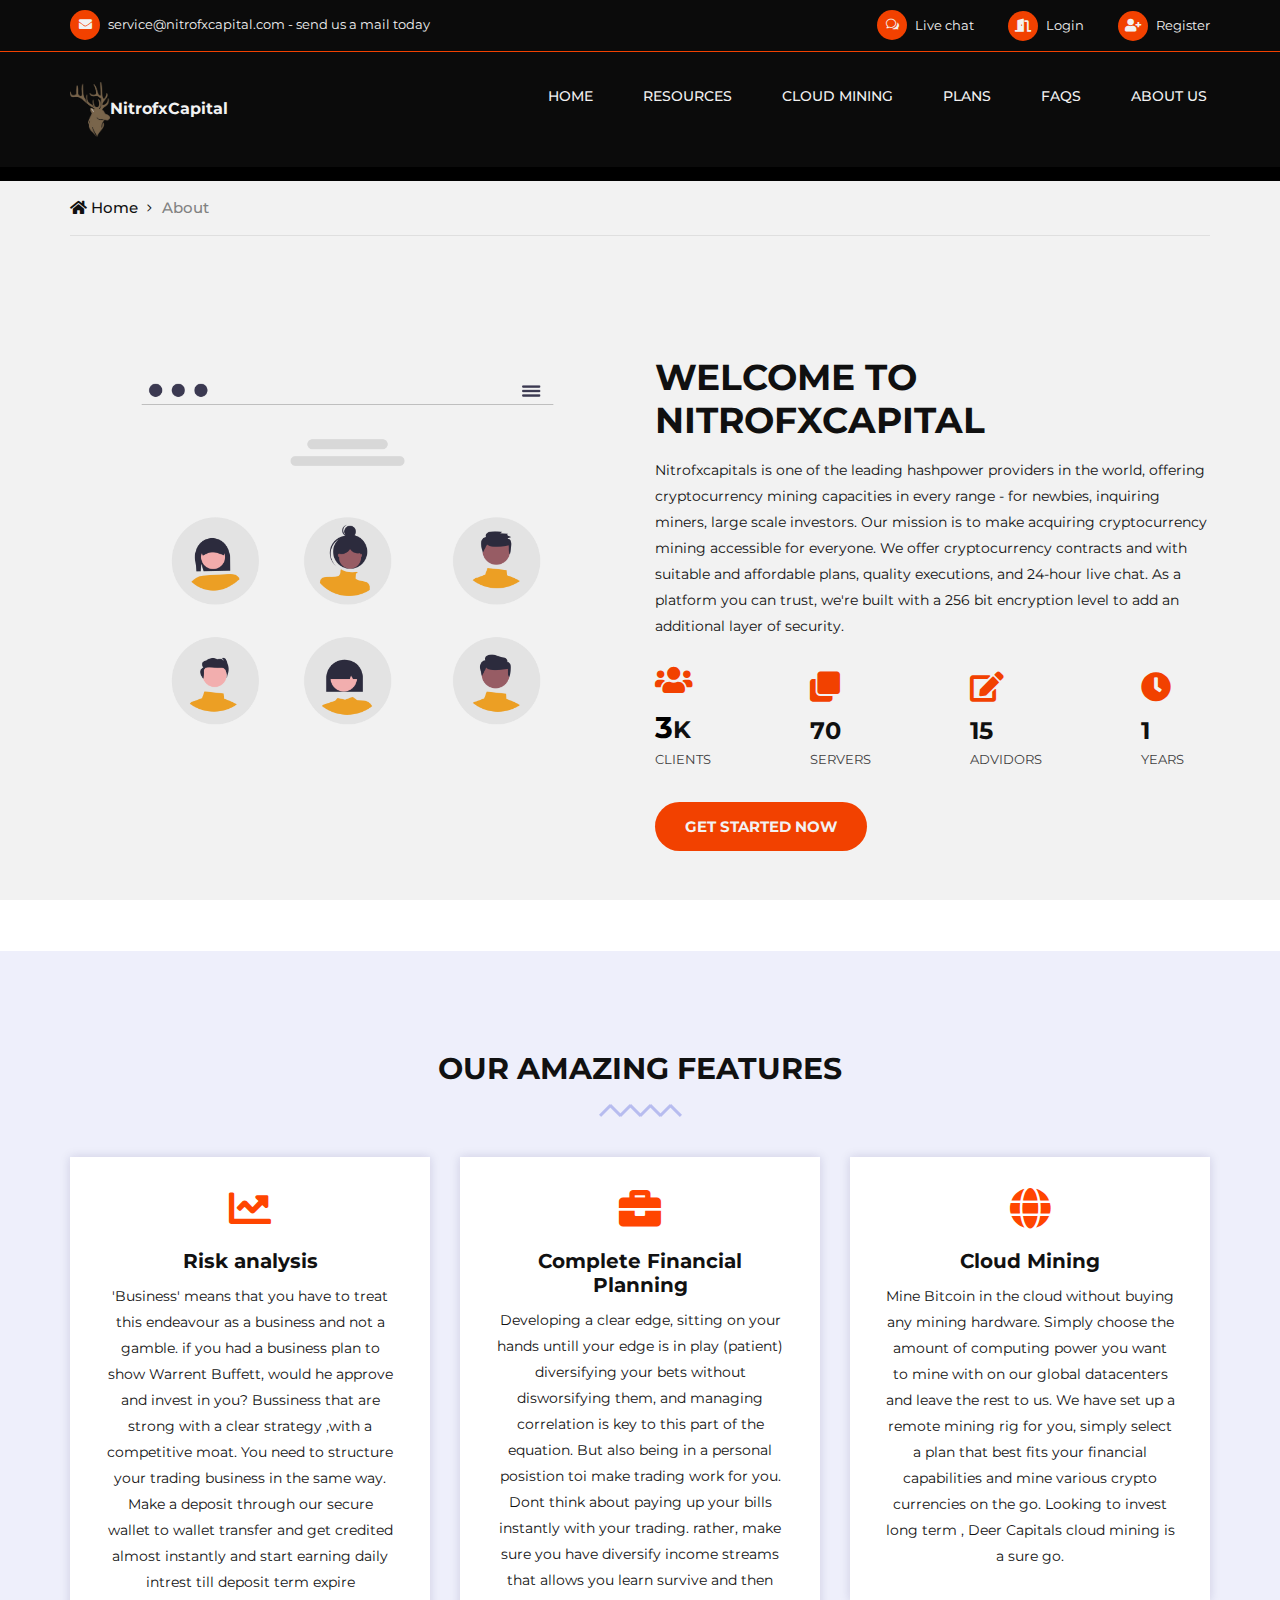
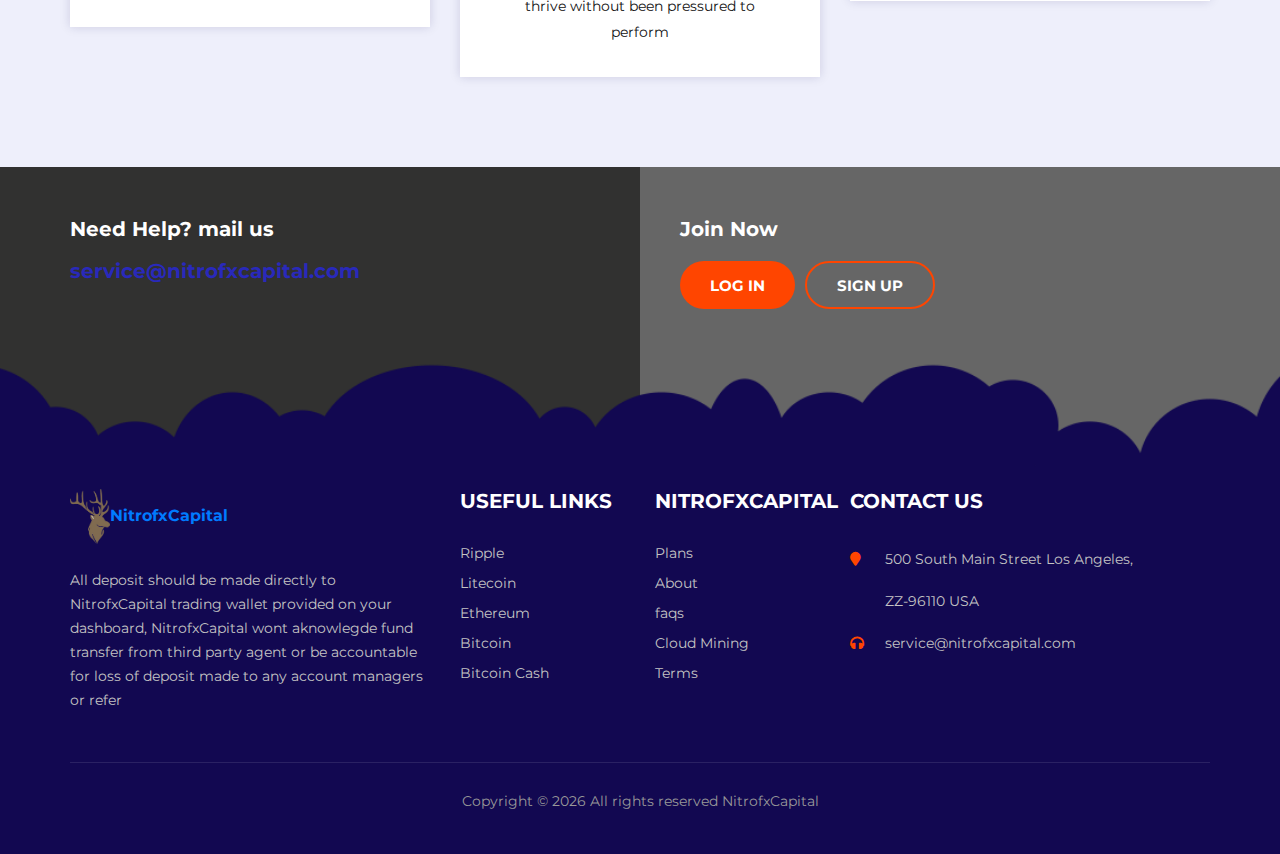
==== commit 35a38710: "update commit" ====
--- a/about.html
+++ b/about.html
@@ -3,7 +3,9 @@
 
 
 <!-- Mirrored from www.deercapitals.com/about by HTTrack Website Copier/3.x [XR&CO'2014], Mon, 24 Jan 2022 13:13:42 GMT -->
-<!-- Added by HTTrack --><meta http-equiv="content-type" content="text/html;charset=UTF-8" /><!-- /Added by HTTrack -->
+<!-- Added by HTTrack -->
+<meta http-equiv="content-type" content="text/html;charset=UTF-8" /><!-- /Added by HTTrack -->
+
 <head>
     <meta charset="UTF-8">
     <meta name="description" content=" Trade Any Of 100 Assets & Stocks. Try Free Demo!">
@@ -11,16 +13,17 @@
     <meta name="viewport" content="width=device-width, initial-scale=1.0">
     <meta http-equiv="X-UA-Compatible" content="ie=edge">
     <meta name="google-site-verification" content="L73vmfcD3rEHb8zkl9HMB-_fsLN4A1WSVnwGkG3f2OA" />
-    <title>4errrrr</title>
+    <title>About-NitrofxCapital</title>
 
     <!-- Google Font -->
     <link href="https://fonts.googleapis.com/css?family=Montserrat:400,500,600,700,800,900&amp;display=swap"
         rel="stylesheet">
 
-        <link rel="icon" type="image/png" href="images/favicon.png">
-        <link href="css/all.css" rel="stylesheet" media="all">
-        <link href="vendor/mdi-font/css/material-design-iconic-font.min.css" rel="stylesheet" media="all">
-        <link href="css/app.css" rel="stylesheet">
+    <link rel="icon" type="image/png" href="images/favicon.png">
+    <!-- <link rel="icon" type="image/png" href="images/favicon.png"> -->
+    <link href="css/all.css" rel="stylesheet" media="all">
+    <link href="vendor/mdi-font/css/material-design-iconic-font.min.css" rel="stylesheet" media="all">
+    <link href="css/app.css" rel="stylesheet">
 
     <!-- Css Styles -->
     <link rel="stylesheet" href="css/elegant-icons.css" type="text/css">
@@ -36,172 +39,186 @@
         <div class="loader"></div>
     </div>
     <!-- Offcanvas Menu Begin -->
-<div class="offcanvas__menu__overlay"></div>
-<div class="offcanvas__menu__wrapper">
-    <div class="canvas__close">
-        <span class="fa fa-times-circle-o"></span>
+    <div class="offcanvas__menu__overlay"></div>
+    <div class="offcanvas__menu__wrapper">
+        <div class="canvas__close">
+            <span class="fa fa-times-circle-o"></span>
+        </div>
+        <div class="offcanvas__logo">
+            <a href="index.html"><img src="images/favicon.png" style="width: 40px;"
+                alt=""><b style="color: orangered;">NitrofxCapital</b></a>
+        </div>
+        <nav class="offcanvas__menu mobile-menu">
+            <ul>
+                <li><a href="index.html">Home</a></li>
+                <li>Resources
+                    <ul class="dropdown">
+                        <li><a href="resources/bitcoin.html">Bitcoin Trading</a></li>
+                        <li><a href="resources/lite.html">Litecoin Trading</a></li>
+                        <li><a href="resources/bitcoin_cash.html">Bitcoin Cash Trading</a></li>
+                        <li><a href="resources/ethereum.html">Ethereum Trading</a></li>
+                        <li><a href="resources/ripple.html">Ripple Trading</a></li>
+                    </ul>
+                </li>
+                <li><a href="mining.html">Cloud Mining</a></li>
+                <li><a href="plans.html">Plans</a></li>
+                <li><a href="faqs.html">FAQS</a></li>
+                <li><a href="about.html">about us</a></li>
+        </nav>
+        <div id="mobile-menu-wrap"></div>
+        <div class="offcanvas__auth">
+            <ul>
+                <li><a href="#"
+                        onclick="alert('Click on the chat head located at the bottom left corner of this page')"><span
+                            class="icon_chat_alt"></span> Live chat</a></li>
+                <li><a href="login.html"><span class="fa fa-door-open"></span> Login</a></li>
+                <li><a href="register.html"><span class="fa fa-user-plus"></span> Register</a></li>
+            </ul>
+        </div>
+        <div class="offcanvas__info">
+            <ul>
+                <li><span class="fa fa-envelope"></span> service@nitrofxcapital.com</li>
+            </ul>
+        </div>
     </div>
-    <div class="offcanvas__logo">
-        <a href="index.html"><img src="images/logo.png" style="width: 130px;" alt=""></a>
-    </div>
-    <nav class="offcanvas__menu mobile-menu">
-        <ul>
-            <li><a href="index.html">Home</a></li>
-            <li>Resources
-                <ul class="dropdown">
-                    <li><a href="resources/bitcoin.html">Bitcoin Trading</a></li>
-                    <li><a href="resources/lite.html">Litecoin Trading</a></li>
-                    <li><a href="resources/bitcoin_cash.html">Bitcoin Cash Trading</a></li>
-                    <li><a href="resources/ethereum.html">Ethereum Trading</a></li>
-                    <li><a href="resources/ripple.html">Ripple Trading</a></li>
-                </ul>
-            </li>
-            <li><a href="mining.html">Cloud Mining</a></li>
-            <li><a href="plans.html">Plans</a></li>
-            <li><a href="faqs.html">FAQS</a></li>
-            <li><a href="about.html">about us</a></li>
-    </nav>
-    <div id="mobile-menu-wrap"></div>
-    <div class="offcanvas__auth">
-        <ul>
-            <li><a href="#" onclick="alert('Click on the chat head located at the bottom left corner of this page')"><span class="icon_chat_alt"></span> Live chat</a></li>
-            <li><a href="login.html"><span class="fa fa-door-open"></span> Login</a></li>
-            <li><a href="register.html"><span class="fa fa-user-plus"></span> Register</a></li>
-        </ul>
-    </div>
-    <div class="offcanvas__info">
-        <ul>
-            <li><span class="fa fa-envelope"></span> service@deercapitals.com</li>
-        </ul>
-    </div>
-</div>
-<!-- Offcanvas Menu End -->
-
-<!-- Header Section Begin -->
-<header class="header-section header-normal">
-    <div class="header__info">
+    <!-- Offcanvas Menu End -->
+
+    <!-- Header Section Begin -->
+    <header class="header-section header-normal">
+        <div class="header__info">
+            <div class="container">
+                <div class="row">
+                    <div class="col-lg-6 col-md-6">
+                        <div class="header__info-left">
+                            <ul>
+                                <li><span class="fa fa-envelope"></span> service@nitrofxcapital.com - send us a mail
+                                    today</li>
+                            </ul>
+                        </div>
+                    </div>
+                    <div class="col-lg-6 col-md-6">
+                        <div class="header__info-right">
+                            <ul>
+                                <li><a href="#"
+                                        onclick="alert('Click on the chat head located at the bottom left corner of this page')"><span
+                                            class="icon_chat_alt"></span> Live chat</a></li>
+                                <li><a href="login.html"><span class="fa fa-door-open"></span> Login</a></li>
+                                <li><a href="register.html"><span class="fa fa-user-plus"></span> Register</a></li>
+                            </ul>
+                        </div>
+                    </div>
+                </div>
+            </div>
+        </div>
         <div class="container">
             <div class="row">
-                <div class="col-lg-6 col-md-6">
-                    <div class="header__info-left">
+                <div class="col-lg-3 col-md-3">
+                    <div class="header__logo">
+                        <a href="index.html"><img src="images/favicon.png" style="width: 40px;"
+                                alt=""><b>NitrofxCapital</b></a>
+                    </div>
+                </div>
+                <div class="col-lg-9 col-md-9">
+                    <nav class="header__menu">
                         <ul>
-                            <li><span class="fa fa-envelope"></span> service@deercapitals.com - send us a mail today</li>
+                            <li><a href="index.html">Home</a></li>
+                            <li><a href="javascript:void();">Resources</a>
+                                <ul class="dropdown">
+                                    <li><a href="resources/bitcoin.html">Bitcoin Trading</a></li>
+                                    <li><a href="resources/lite.html">Litecoin Trading</a></li>
+                                    <li><a href="resources/bitcoin_cash.html">Bitcoin Cash Trading</a></li>
+                                    <li><a href="resources/ethereum.html">Ethereum Trading</a></li>
+                                    <li><a href="resources/ripple.html">Ripple Trading</a></li>
+                                </ul>
+                            </li>
+                            <li><a href="mining.html">Cloud Mining</a></li>
+                            <li><a href="plans.html">Plans</a></li>
+                            <li><a href="faqs.html">FAQS</a></li>
+                            <li><a href="about.html">about us</a></li>
                         </ul>
-                    </div>
-                </div>
-                <div class="col-lg-6 col-md-6">
-                    <div class="header__info-right">
-                        <ul>
-                            <li><a href="#" onclick="alert('Click on the chat head located at the bottom left corner of this page')"><span class="icon_chat_alt"></span> Live chat</a></li>
-                            <li><a href="login.html"><span class="fa fa-door-open"></span> Login</a></li>
-                            <li><a href="register.html"><span class="fa fa-user-plus"></span> Register</a></li>
-                        </ul>
-                    </div>
-                </div>
+                    </nav>
+                </div>
+            </div>
+            <div class="canvas__open">
+                <span class="fa fa-bars"></span>
+            </div>
+        </div>
+    </header>
+    <div style="background-color: #000; width:100%; height:auto;">
+        <div
+            style="width: 100%; height: auto; padding:5px 20px; margin-top:0px; background-color: rgba(0,0,0,0.5); z-index: 2;">
+            <br>
+            <div class="tradingview-widget-container" style="margin-top: -20px;">
+                <div class="tradingview-widget-container__widget"></div>
+                <script type="text/javascript"
+                    src="https://s3.tradingview.com/external-embedding/embed-widget-ticker-tape.js" async>
+                        {
+                            "symbols": [
+                                {
+                                    "proName": "FOREXCOM:SPXUSD",
+                                    "title": "S&P 500"
+                                },
+                                {
+                                    "proName": "FOREXCOM:NSXUSD",
+                                    "title": "Nasdaq 100"
+                                },
+                                {
+                                    "proName": "FX_IDC:EURUSD",
+                                    "title": "EUR/USD"
+                                },
+                                {
+                                    "proName": "BITSTAMP:BTCUSD",
+                                    "title": "BTC/USD"
+                                },
+                                {
+                                    "proName": "BITSTAMP:ETHUSD",
+                                    "title": "ETH/USD"
+                                }
+                            ],
+                                "colorTheme": "dark",
+                                    "isTransparent": true,
+                                        "displayMode": "regular",
+                                            "locale": "en"
+                        }
+                    </script>
             </div>
         </div>
     </div>
-    <div class="container">
-        <div class="row">
-            <div class="col-lg-3 col-md-3">
-                <div class="header__logo">
-                    <a href="index.html"><img src="images/logo.png" style="width: 130px;" alt=""></a>
-                </div>
-            </div>
-            <div class="col-lg-9 col-md-9">
-                <nav class="header__menu">
-                    <ul>
-                        <li><a href="index.html">Home</a></li>
-                        <li><a href="javascript:void();">Resources</a>
-                            <ul class="dropdown">
-                                <li><a href="resources/bitcoin.html">Bitcoin Trading</a></li>
-                                <li><a href="resources/lite.html">Litecoin Trading</a></li>
-                                <li><a href="resources/bitcoin_cash.html">Bitcoin Cash Trading</a></li>
-                                <li><a href="resources/ethereum.html">Ethereum Trading</a></li>
-                                <li><a href="resources/ripple.html">Ripple Trading</a></li>
-                            </ul>
-                        </li>
-                        <li><a href="mining.html">Cloud Mining</a></li>
-                        <li><a href="plans.html">Plans</a></li>
-                        <li><a href="faqs.html">FAQS</a></li>
-                        <li><a href="about.html">about us</a></li>
-                    </ul>
-                </nav>
-            </div>
-        </div>
-        <div class="canvas__open">
-            <span class="fa fa-bars"></span>
+
+
+    <div class="breadcrumb-section">
+        <div class="container">
+            <div class="row">
+                <div class="col-lg-12">
+                    <div class="breadcrumb__option">
+                        <a href="index.html"><i class="fa fa-home"></i> Home</a>
+                        <span>About</span>
+                    </div>
+                </div>
+            </div>
         </div>
     </div>
-</header>
-<div style="background-color: #000; width:100%; height:auto;">
-    <div style="width: 100%; height: auto; padding:5px 20px; margin-top:0px; background-color: rgba(0,0,0,0.5); z-index: 2;"><br>
-        <div class="tradingview-widget-container" style="margin-top: -20px;">
-            <div class="tradingview-widget-container__widget"></div>
-            <script type="text/javascript" src="https://s3.tradingview.com/external-embedding/embed-widget-ticker-tape.js" async>
-            {
-            "symbols": [
-              {
-                "proName": "FOREXCOM:SPXUSD",
-                "title": "S&P 500"
-              },
-              {
-                "proName": "FOREXCOM:NSXUSD",
-                "title": "Nasdaq 100"
-              },
-              {
-                "proName": "FX_IDC:EURUSD",
-                "title": "EUR/USD"
-              },
-              {
-                "proName": "BITSTAMP:BTCUSD",
-                "title": "BTC/USD"
-              },
-              {
-                "proName": "BITSTAMP:ETHUSD",
-                "title": "ETH/USD"
-              }
-            ],
-            "colorTheme": "dark",
-            "isTransparent": true,
-            "displayMode": "regular",
-            "locale": "en"
-          }
-            </script>
-          </div>
-    </div>
-</div>
-
-    
-<div class="breadcrumb-section">
-    <div class="container">
-        <div class="row">
-            <div class="col-lg-12">
-                <div class="breadcrumb__option">
-                    <a href="index.html"><i class="fa fa-home"></i> Home</a>
-                    <span>About</span>
-                </div>
-            </div>
-        </div>
-    </div>
-</div>
-<!-- Breadcrumb End -->
-
-<!-- About Section Begin -->
-<section class="about-section spad">
-    <div class="container">
-        <div class="row">
-            <div class="col-lg-6">
-                <div class="about__img">
-                    <img src="images/about-us.png" alt="">
-                </div>
-            </div>
-            <div class="col-lg-6">
-                <div class="about__text">
-                    <h2>Welcome to Deer Capitals</h2>
-                    <p>We take your privacy and security very serious here at Deer Capitals. <br>
-                        As a platform you can trust, we're built with a 256 bit encryption level to add an additional layer of security.<br>
-                        You can protect your assets by setting up your account to use google two factor authenticator.</p>
+    <!-- Breadcrumb End -->
+
+    <!-- About Section Begin -->
+    <section class="about-section spad">
+        <div class="container">
+            <div class="row">
+                <div class="col-lg-6">
+                    <div class="about__img">
+                        <img src="images/about1.png" alt="">
+                    </div>
+                </div>
+                <div class="col-lg-6">
+                    <div class="about__text">
+                        <h2>Welcome to NitrofxCapital</h2>
+                        <p>Nitrofxcapitals is one of the leading hashpower providers in the world, offering
+                            cryptocurrency mining capacities in every range - for newbies, inquiring miners, large scale
+                            investors. Our mission is to make acquiring cryptocurrency mining accessible for everyone.
+                            We offer cryptocurrency contracts and with suitable and affordable plans, quality
+                            executions, and 24-hour live chat.
+                            As a platform you can trust, we're built with a 256 bit encryption level to add an
+                            additional layer of security.</p>
                         <div class="about__achievement">
                             <div class="about__achieve__item">
                                 <span class="fa fa-users"></span>
@@ -225,128 +242,161 @@
                             </div>
                         </div>
                         <a href="register.html" class="primary-btn">Get started now</a>
-                </div>
-            </div>
-        </div>
-    </div>
-</section>
-
-<!-- Feature Section Begin -->
-<section class="services-section spad">
-    <div class="container">
-        <div class="row">
-            <div class="col-lg-12">
-                <div class="section-title">
-                    <h3>Our Amazing Features</h3>
-                </div>
-            </div>
-        </div>
-        <div class="row">
-            <div class="col-lg-4 col-md-6 col-sm-6">
-                <div class="feature__item">
-                    <span class="fa fa-chart-line"></span>
-                    <h5>Risk analysis</h5>
-                    <p>'Business' means that you have to treat this endeavour as a business and not a gamble. if you had a business plan to show Warrent Buffett, would he approve and invest in you? Bussiness that are strong with a clear strategy ,with a competitive moat. You need to structure your trading business in the same way. Make a deposit through our secure wallet to wallet transfer and get credited almost instantly and start earning daily intrest till deposit term expire</p>
-                </div>
-            </div>
-            <div class="col-lg-4 col-md-6 col-sm-6">
-                <div class="feature__item">
-                    <span class="fa fa-briefcase"></span>
-                    <h5>Complete Financial Planning</h5>
-                    <p>Developing a clear edge, sitting on your hands untill your edge is in play (patient) diversifying your bets without disworsifying them, and managing correlation is key to this part of the equation. But also being in a personal posistion toi make trading work for you. Dont think about paying up your bills instantly with your trading. rather, make sure you have diversify income streams that allows you learn survive and then thrive without been pressured to perform</p>
-                </div>
-            </div>
-            <div class="col-lg-4 col-md-6 col-sm-6">
-                <div class="feature__item">
-                    <span class="fa fa-globe"></span>
-                    <h5>Cloud Mining</h5>
-                    <p>Mine Bitcoin in the cloud without buying any mining hardware. Simply choose the amount of computing power you want to mine with on our global datacenters and leave the rest to us. We have set up a remote mining rig for you, simply select a plan that best fits your financial capabilities and mine various crypto currencies on the go. Looking to invest long term , Deer Capitals cloud mining is a sure go. </p>
-                </div>
-            </div>
-        </div>
-    </div>
-</section>
-
-<input type="hidden" value="About us - Deer Capitals" id="documentTitle">
-
-    <!-- Footer Section Begin -->
-<footer class="footer-section">
-    <div class="footer__top">
+                    </div>
+                </div>
+            </div>
+        </div>
+    </section>
+
+    <!-- Feature Section Begin -->
+    <section class="services-section spad">
         <div class="container">
             <div class="row">
-                <div class="col-lg-6 col-md-6">
-                    <div class="footer__top-call">
-                        <h5>Need Help? mail us</h5>
-                        <h5 style="color: rgb(41, 41, 187) !important;">service@deercapitals.com</h5>
-                    </div>
-                </div>
-                <div class="col-lg-6 col-md-6">
-                    <div class="footer__top-auth">
-                        <h5>Join Now </h5>
-                        <a href="login.html" class="primary-btn">Log in</a>
-                        <a href="register.html" class="primary-btn sign-up">Sign Up</a>
-                    </div>
-                </div>
-            </div>
-        </div>
-    </div>
-    <div class="footer__text set-bg" data-setbg="images/footer-bg.png">
-        <div class="container">
+                <div class="col-lg-12">
+                    <div class="section-title">
+                        <h3>Our Amazing Features</h3>
+                    </div>
+                </div>
+            </div>
             <div class="row">
-                <div class="col-lg-4 col-md-6 col-sm-12">
-                    <div class="footer__text-about">
-                        <div class="footer__logo">
-                            <a href="index-2.html"><img src="images/logo.png" style="width: 130px;" alt=""></a>
-                        </div>
-                        <p class="footer_about_text">All deposit should be made directly to DEER CAPITALS trading wallet provided on your dashboard, DEER CAPITALS wont aknowlegde fund transfer from third party agent or be accountable for loss of deposit made to any account managers or refer</p>
-
-                    </div>
-                </div>
-
-                <div class="col-lg-2 col-md-6 col-sm-6">
-                    <div class="footer__text-widget">
-                        <h5>Useful Links</h5>
-                        <ul>
-                            <li><a href="resources/ripple.html">Ripple</a></li>
-                            <li><a href="resources/lite.html">Litecoin</a></li>
-                            <li><a href="resources/ethereum.html">Ethereum</a></li>
-                            <li><a href="resources/bitcoin.html">Bitcoin</a></li>
-                            <li><a href="resources/bitcoin_cash.html">Bitcoin Cash</a></li>
-                        </ul>
-                    </div>
-                </div>
-
-                <div class="col-lg-2 col-md-6 col-sm-6">
-                    <div class="footer__text-widget">
-                        <h5>Deer Capitals</h5>
-                        <ul>
-                            <li><a href="plans.html">Plans</a></li>
-                            <li><a href="about.html">About</a></li>
-                            <li><a href="faqs.html">faqs</a></li>
-                            <li><a href="mining.html">Cloud Mining</a></li>
-                            <li><a href="terms.html">Terms</a></li>
-                        </ul>
-                    </div>
-                </div>
-
-                <div class="col-lg-4 col-md-6 col-sm-12">
-                    <div class="footer__text-widget">
-                        <h5>cONTACT US</h5>
-                        <ul class="footer__widget-info">
-                            <li><span class="fa fa-map-marker"></span> 500 South Main Street Los Angeles,<br />
-                                ZZ-96110 USA</li>
-                            <li><span class="fa fa-headphones"></span>service@deercapitals.com</li>
-                        </ul>
-                    </div>
-                </div>
-            </div>
-            <div class="footer__text-copyright" >
-                <p style="color: #999 !important;">Copyright &copy;<script>document.write(new Date().getFullYear());</script> All rights reserved Deer Capitals</a></p>
-            </div>
-        </div>
-    </div>
-</footer>
-<!-- Footer Section End -->
+                <div class="col-lg-4 col-md-6 col-sm-6">
+                    <div class="feature__item">
+                        <span class="fa fa-chart-line"></span>
+                        <h5>Risk analysis</h5>
+                        <p>'Business' means that you have to treat this endeavour as a business and not a gamble. if you
+                            had a business plan to show Warrent Buffett, would he approve and invest in you? Bussiness
+                            that are strong with a clear strategy ,with a competitive moat. You need to structure your
+                            trading business in the same way. Make a deposit through our secure wallet to wallet
+                            transfer and get credited almost instantly and start earning daily intrest till deposit term
+                            expire</p>
+                    </div>
+                </div>
+                <div class="col-lg-4 col-md-6 col-sm-6">
+                    <div class="feature__item">
+                        <span class="fa fa-briefcase"></span>
+                        <h5>Complete Financial Planning</h5>
+                        <p>Developing a clear edge, sitting on your hands untill your edge is in play (patient)
+                            diversifying your bets without disworsifying them, and managing correlation is key to this
+                            part of the equation. But also being in a personal posistion toi make trading work for you.
+                            Dont think about paying up your bills instantly with your trading. rather, make sure you
+                            have diversify income streams that allows you learn survive and then thrive without been
+                            pressured to perform</p>
+                    </div>
+                </div>
+                <div class="col-lg-4 col-md-6 col-sm-6">
+                    <div class="feature__item">
+                        <span class="fa fa-globe"></span>
+                        <h5>Cloud Mining</h5>
+                        <p>Mine Bitcoin in the cloud without buying any mining hardware. Simply choose the amount of
+                            computing power you want to mine with on our global datacenters and leave the rest to us. We
+                            have set up a remote mining rig for you, simply select a plan that best fits your financial
+                            capabilities and mine various crypto currencies on the go. Looking to invest long term ,
+                            Deer Capitals cloud mining is a sure go. </p>
+                    </div>
+                </div>
+            </div>
+        </div>
+    </section>
+
+    <input type="hidden" value="About us - Deer Capitals" id="documentTitle">
+
+    <!-- Footer Section Begin -->
+    <footer class="footer-section">
+        <div class="footer__top">
+            <div class="container">
+                <div class="row">
+                    <div class="col-lg-6 col-md-6">
+                        <div class="footer__top-call">
+                            <h5>Need Help? mail us</h5>
+                            <h5 style="color: rgb(41, 41, 187) !important;">service@nitrofxcapital.com</h5>
+                        </div>
+                    </div>
+                    <div class="col-lg-6 col-md-6">
+                        <div class="footer__top-auth">
+                            <h5>Join Now </h5>
+                            <a href="login.html" class="primary-btn login">Log in</a>
+                            <a href="register.html" class="primary-btn sign-up">Sign Up</a>
+                        </div>
+                    </div>
+                </div>
+            </div>
+        </div>
+        <div class="footer__text set-bg" data-setbg="images/footer-bg.png">
+            <div class="container">
+                <div class="row">
+                    <div class="col-lg-4 col-md-6 col-sm-12">
+                        <div class="footer__text-about">
+                            <div class="footer__logo">
+                                <a href="index.html"><img src="images/favicon.png" style="width: 40px;" alt=""><b >NitrofxCapital</b></a>
+                            </div>
+                            <p class="footer_about_text">All deposit should be made directly to NitrofxCapital trading
+                                wallet provided on your dashboard, NitrofxCapital wont aknowlegde fund transfer from
+                                third party agent or be accountable for loss of deposit made to any account managers or
+                                refer</p>
+
+                        </div>
+                    </div>
+
+                    <div class="col-lg-2 col-md-6 col-sm-6">
+                        <div class="footer__text-widget">
+                            <h5>Useful Links</h5>
+                            <ul>
+                                <li><a href="resources/ripple.html">Ripple</a></li>
+                                <li><a href="resources/lite.html">Litecoin</a></li>
+                                <li><a href="resources/ethereum.html">Ethereum</a></li>
+                                <li><a href="resources/bitcoin.html">Bitcoin</a></li>
+                                <li><a href="resources/bitcoin_cash.html">Bitcoin Cash</a></li>
+                            </ul>
+                        </div>
+                    </div>
+
+                    <div class="col-lg-2 col-md-6 col-sm-6">
+                        <div class="footer__text-widget">
+                            <h5>NitrofxCapital</h5>
+                            <ul>
+                                <li><a href="plans.html">Plans</a></li>
+                                <li><a href="about.html">About</a></li>
+                                <li><a href="faqs.html">faqs</a></li>
+                                <li><a href="mining.html">Cloud Mining</a></li>
+                                <li><a href="terms.html">Terms</a></li>
+                            </ul>
+                        </div>
+                    </div>
+
+                    <div class="col-lg-4 col-md-6 col-sm-12">
+                        <div class="footer__text-widget">
+                            <h5>cONTACT US</h5>
+                            <ul class="footer__widget-info">
+                                <li><span class="fa fa-map-marker"></span> 500 South Main Street Los Angeles,<br />
+                                    ZZ-96110 USA</li>
+                                <li><span class="fa fa-headphones"></span>service@nitrofxcapital.com</li>
+                            </ul>
+                        </div>
+                    </div>
+                </div>
+                <div class="footer__text-copyright">
+                    <p style="color: #999 !important;">Copyright &copy;
+                        <script>document.write(new Date().getFullYear());</script> All rights reserved
+                        NitrofxCapital</a>
+                    </p>
+                </div>
+            </div>
+        </div>
+    </footer>
+    <!-- Footer Section End -->
+
+
+
+    <script>
+        $(document).ready(function () {
+
+            document.title = $("#documentTitle").val();
+
+            var path = window.location.pathname.split("index.html")[3];
+            $(".nav_" + path).addClass("active");
+        });
+
+    </script>
 
     <script src="js/jquery-3.2.1.min.js"></script>
     <script src="js/bootstrap.min.js"></script>
@@ -354,20 +404,12 @@
     <script src="js/u/owl.carousel.min.js"></script>
     <script src="js/u/main.js"></script>
 
-    <script>
-        $(document).ready(function() {
-
-            document.title = $("#documentTitle").val();
-
-            var path = window.location.pathname.split("index.html")[3];
-                $(".nav_" + path).addClass("active");
-            });
-
-    </script>
-    
-    <script type="text/javascript">window.$crisp=[];window.CRISP_WEBSITE_ID="7d382633-ff42-46da-9724-32f57d05520a";(function(){d=document;s=d.createElement("script");s.src="https://client.crisp.chat/l.js";s.async=1;d.getElementsByTagName("head")[0].appendChild(s);})();</script>
+
+    <script
+        type="text/javascript">window.$crisp = []; window.CRISP_WEBSITE_ID = "7d382633-ff42-46da-9724-32f57d05520a"; (function () { d = document; s = d.createElement("script"); s.src = "https://client.crisp.chat/l.js"; s.async = 1; d.getElementsByTagName("head")[0].appendChild(s); })();</script>
 </body>
 
 
 <!-- Mirrored from www.deercapitals.com/about by HTTrack Website Copier/3.x [XR&CO'2014], Mon, 24 Jan 2022 13:13:43 GMT -->
-</html>
+
+</html>--- a/css/style.css
+++ b/css/style.css
@@ -149,6 +149,7 @@
 	background-repeat: no-repeat;
 	background-size: cover;
 	background-position: top center;
+	
 }
 
 .spad {
@@ -176,7 +177,7 @@
 	font-size: 15px;
 	padding: 14px 30px 12px;
 	color: #ffffff;
-	background: #4c57d6;
+	background: orangered;
 	text-transform: uppercase;
 	font-weight: 700;
 	border-radius: 50px;
@@ -272,7 +273,7 @@
 
 .header-section.header-normal {
 	position: relative;
-	background: rgb(4, 35, 75);
+	background: rgb(12, 12, 12);
 }
 
 .header-section.header-normal .header__logo {
@@ -285,7 +286,7 @@
 
 .header__info {
 	padding: 10px 0;
-	border-bottom: solid 1px rgb(2, 17, 37);
+	border-bottom: solid 1px orangered;
 }
 
 .header__info-left ul li {
@@ -303,7 +304,7 @@
 .header__info-left ul li span {
 	height: 30px;
 	width: 30px;
-	background: rgba(255, 255, 255, 0.1);
+	background: orangered;
 	border-radius: 50%;
 	line-height: 30px;
 	text-align: center;
@@ -334,7 +335,7 @@
 .header__info-right ul li a span {
 	height: 30px;
 	width: 30px;
-	background: rgba(255, 255, 255, 0.1);
+	background: orangered;
 	border-radius: 50%;
 	line-height: 30px;
 	text-align: center;
@@ -348,6 +349,7 @@
 
 .header__logo a {
 	display: inline-block;
+	color: white;
 }
 
 .header__menu {
@@ -430,7 +432,7 @@
 	bottom: 1px;
 	width: 100%;
 	height: 0%;
-	background: #4c57d6;
+	background: orangered;
 	content: "";
 	z-index: -1;
 	-webkit-transition: all 0.3s;
@@ -555,7 +557,7 @@
 .register__text .register__form form input {
 	width: 100%;
 	height: 54px;
-	border: 2px solid #4c57d6;
+	border: 2px solid orangered;
 	border-radius: 50px;
 	font-size: 14px;
 	color: #111111;
@@ -729,7 +731,7 @@
 }
 
 .pricing__swipe-btn {
-	border: 1px solid #4c57d6;
+	border: 1px solid orangered;
 	border-radius: 50px;
 	height: 52px;
 	width: 266px;
@@ -752,7 +754,7 @@
 }
 
 .pricing__swipe-btn label.active {
-	background: #4c57d6;
+	background: orangered;
 	color: #ffffff;
 }
 
@@ -794,11 +796,11 @@
 }
 
 .pricing__item:hover h3 {
-	background: #4c57d6;
+	background: rgb(241, 122, 78);
 }
 
 .pricing__item:hover .primary-btn {
-	background: #4c57d6;
+	background: rgb(241, 122, 78);
 	color: #ffffff;
 }
 
@@ -809,7 +811,7 @@
 }
 
 .pricing__item h3 {
-	background: #120851;
+	background: orangered;
 	font-weight: 700;
 	color: #ffffff;
 	padding: 24px 0 20px;
@@ -1003,7 +1005,7 @@
 	top: 0;
 	height: 100%;
 	width: 50%;
-	background: #0B052F;
+	background: rgb(49, 49, 48);
 	content: "";
 	z-index: -1;
 }
@@ -1014,7 +1016,7 @@
 	top: 0;
 	height: 100%;
 	width: 50%;
-	background: #0E0739;
+	background: rgb(102, 102, 102);
 	content: "";
 	z-index: -1;
 }
@@ -1045,7 +1047,7 @@
 .footer__top-auth .sign-up {
 	margin-left: 6px;
 	background: transparent;
-	border: 2px solid #4c57d6;
+	border: 2px solid orangered;
 	padding: 12px 30px 10px;
 }
 
@@ -1117,7 +1119,7 @@
 }
 
 .footer__text-widget .footer__widget-info li span {
-	color: #4c57d6;
+	color: orangered;
 	position: absolute;
 	left: 0;
 	top: 14px;
@@ -1204,7 +1206,7 @@
 
 .about__text .about__achievement .about__achieve__item span {
 	font-size: 30px;
-	color: #4c57d6;
+	color: orangered;
 }
 
 .about__text .about__achievement .about__achieve__item h4 {
@@ -1248,7 +1250,7 @@
 
 .feature__item span {
 	font-size: 42px;
-	color: #4c57d6;
+	color: orangered;
 }
 
 .feature__item h5 {
@@ -1642,7 +1644,7 @@
 	font-size: 14px;
 	height: 15px;
 	width: 15px;
-	background: #4c57d6;
+	background: orangered;
 	line-height: 15px;
 	text-align: center;
 	color: #ffffff;
@@ -1655,7 +1657,7 @@
 	font-size: 14px;
 	height: 15px;
 	width: 15px;
-	background: #4c57d6;
+	background: orangered;
 	line-height: 15px;
 	text-align: center;
 	color: #ffffff;
@@ -2851,6 +2853,8 @@
 		display: inline-block;
 		margin-right: 5px;
 	}
+
+	
 	.hero__item {
 		height: auto;
 		padding-bottom: 100px;
@@ -3008,3 +3012,32 @@
 		padding: 14px 35px 12px;
 	}
 }
+
+.register-btn{
+	background-color: orangered;
+	color:#FFF;
+	border-color: orangered;
+}
+
+.register-btn:hover{
+	background-color: orange;
+	border: 1px solid orange;
+}
+/* .register-btn:focus{
+	outline: none !important;
+	box-shadow: none !important;
+} */
+
+.form-control:focus {
+	border-color: orangered;
+	box-shadow: 0px 1px 1px rgba(0, 0, 0, 0.075) inset, 0px 0px 8px orangered;
+}
+.login-btn {
+	background-color: orangered;
+	color:#FFF;
+	border-color: orangered;
+  }
+  .login-btn:hover{
+	background-color: orange;
+	border: 1px solid orange;
+}